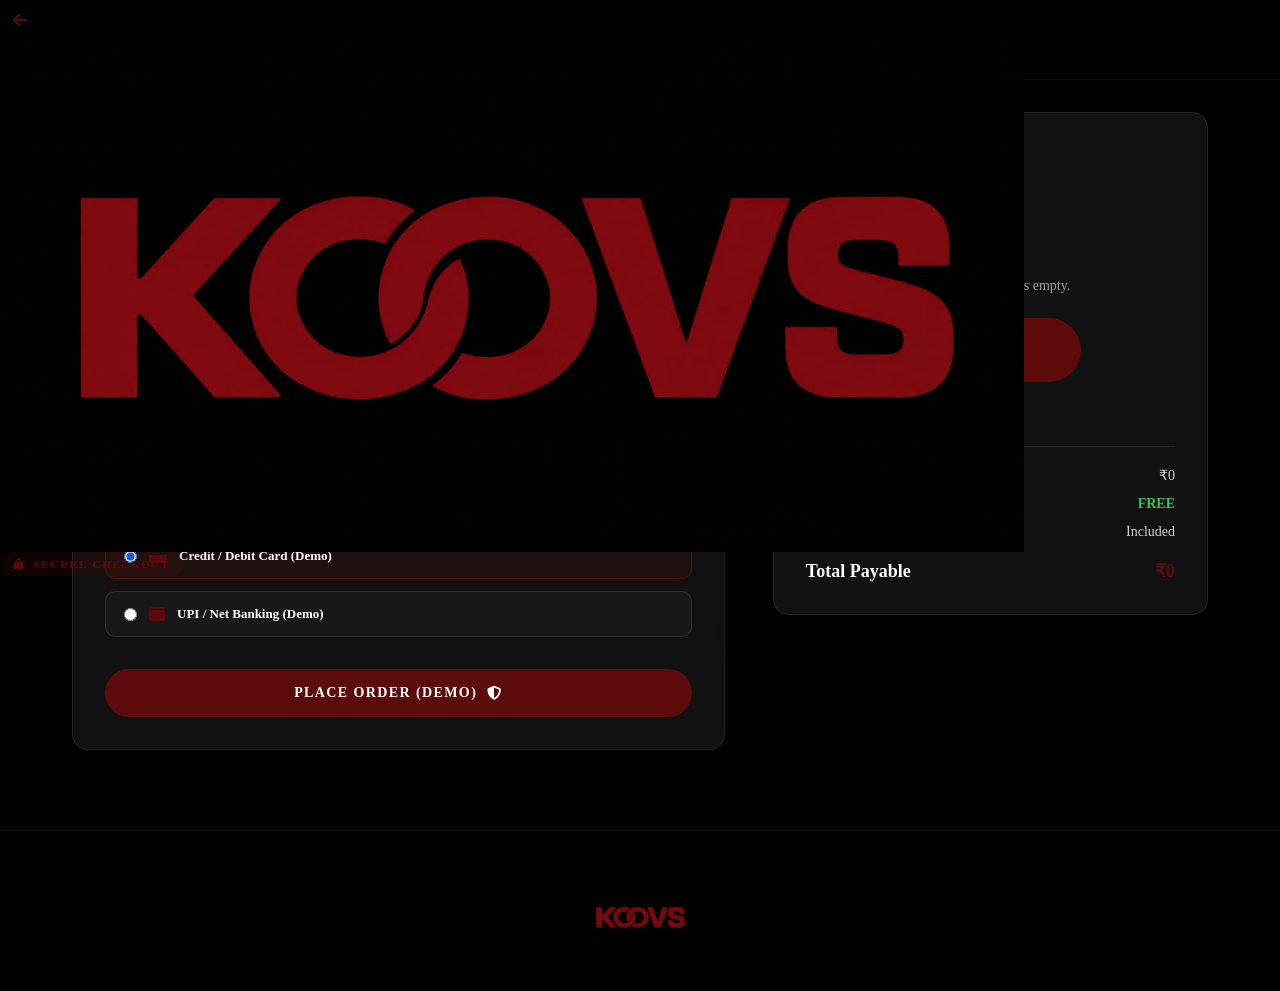
==== checkout.html @ ac9ead25 "feat: add dynamic live activity counter per product, dynamic vibe match score (75%-99%), and complet" ====
<!DOCTYPE html>
<html lang="en">
<head>
  <meta charset="UTF-8" />
  <meta name="viewport" content="width=device-width, initial-scale=1.0" />
  <title>Checkout | KOOVS Exclusive</title>
  <meta name="description" content="Complete your KOOVS order. High-street streetwear & limited drop collection." />

  <!-- Fonts & Icons -->
  <link rel="preconnect" href="https://fonts.googleapis.com" />
  <link rel="preconnect" href="https://fonts.gstatic.com" crossorigin />
  <link href="https://fonts.googleapis.com/css2?family=Plus+Jakarta+Sans:wght@300;400;500;600;700;800&display=swap" rel="stylesheet" />
  <link rel="stylesheet" href="https://cdnjs.cloudflare.com/ajax/libs/font-awesome/6.4.0/css/all.min.css" />
  <link rel="stylesheet" href="styles.css" />
</head>
<body class="checkout-page">

  <!-- HEADER -->
  <header class="header">
    <div class="header__left">
      <a href="index.html" class="header__icon-btn" aria-label="Back to Store">
        <i class="fa-solid fa-arrow-left"></i>
      </a>
    </div>
    
    <div class="header__center">
      <a href="index.html" aria-label="KOOVS Home">
        <img src="assets/images/koovs_official_logo.png" alt="KOOVS Official Logo" class="header__logo" />
      </a>
    </div>

    <div class="header__right">
      <span class="checkout-secure-tag"><i class="fa-solid fa-lock"></i> SECURE CHECKOUT</span>
    </div>
  </header>

  <!-- MAIN CHECKOUT LAYOUT -->
  <main class="checkout-main">
    <div class="checkout-container">
      
      <!-- LEFT: SHIPPING & DEMO PAYMENT -->
      <section class="checkout-section checkout-form-section">
        <h2 class="checkout-section__title">Shipping Address</h2>
        <form class="checkout-form" id="checkoutForm" onsubmit="return false;">
          <div class="form-row">
            <div class="form-group">
              <label for="fullName">Full Name</label>
              <input type="text" id="fullName" placeholder="e.g. Aarav Sharma" required value="Alex Mercer" />
            </div>
            <div class="form-group">
              <label for="emailAddr">Email Address</label>
              <input type="email" id="emailAddr" placeholder="alex@koovs.in" required value="alex.mercer@koovs.in" />
            </div>
          </div>

          <div class="form-group">
            <label for="streetAddr">Street Address</label>
            <input type="text" id="streetAddr" placeholder="House No., Street Name, Area" required value="100 Feet Road, Indiranagar" />
          </div>

          <div class="form-row">
            <div class="form-group">
              <label for="cityName">City</label>
              <input type="text" id="cityName" placeholder="Bengaluru" required value="Bengaluru" />
            </div>
            <div class="form-group">
              <label for="pincode">Pincode</label>
              <input type="text" id="pincode" placeholder="560038" required value="560038" />
            </div>
          </div>

          <h2 class="checkout-section__title" style="margin-top: 32px;">Payment Method</h2>
          <div class="payment-options">
            <label class="payment-card active">
              <input type="radio" name="paymentMethod" checked />
              <i class="fa-solid fa-credit-card"></i>
              <span>Credit / Debit Card (Demo)</span>
            </label>
            <label class="payment-card">
              <input type="radio" name="paymentMethod" />
              <i class="fa-solid fa-wallet"></i>
              <span>UPI / Net Banking (Demo)</span>
            </label>
          </div>

          <button type="submit" class="place-order-btn" id="placeOrderBtn">
            <span>PLACE ORDER (DEMO)</span>
            <i class="fa-solid fa-shield-halved"></i>
          </button>
        </form>
      </section>

      <!-- RIGHT: ORDER SUMMARY -->
      <section class="checkout-section checkout-summary-section">
        <h2 class="checkout-section__title">Order Summary</h2>
        <div class="checkout-items-list" id="checkoutItemsList">
          <!-- Dynamic checkout items -->
        </div>

        <div class="checkout-totals">
          <div class="checkout-total-row">
            <span>Subtotal</span>
            <span id="checkoutSubtotal">₹0</span>
          </div>
          <div class="checkout-total-row">
            <span>Express Delivery</span>
            <span class="free-shipping">FREE</span>
          </div>
          <div class="checkout-total-row">
            <span>Estimated Taxes &amp; Duties</span>
            <span>Included</span>
          </div>
          <div class="checkout-total-row checkout-grand-total">
            <span>Total Payable</span>
            <span id="checkoutGrandTotal">₹0</span>
          </div>
        </div>
      </section>

    </div>
  </main>

  <!-- ORDER SUCCESS CONFIRMATION MODAL -->
  <div class="checkout-modal" id="orderSuccessModal" aria-hidden="true">
    <div class="checkout-modal__overlay"></div>
    <div class="checkout-modal__card">
      <div class="checkout-modal__icon">
        <i class="fa-solid fa-circle-check"></i>
      </div>
      <h2 class="checkout-modal__title font-milker">Demo Checkout Complete!</h2>
      <p class="checkout-modal__desc">
        Your demo order <strong id="demoOrderId">#KOOVS-84920</strong> has been placed successfully. No real payment was processed.
      </p>
      <div class="checkout-modal__badge">✅ ORDER CONFIRMED</div>
      <a href="index.html" class="checkout-modal__home-btn">
        <span>Back to Store</span>
        <i class="fa-solid fa-house"></i>
      </a>
    </div>
  </div>

  <footer class="inner-page-footer">
    <div class="inner-page-footer__container">
      <a href="index.html" aria-label="KOOVS Home">
        <img src="assets/images/koovs_official_logo.png" alt="KOOVS Official Logo" class="inner-page-footer__logo" />
      </a>
    </div>
  </footer>

  <script src="app.js"></script>
</body>
</html>
---- styles.css ----
/* ============================================================
   KOOVS — DARK EDITORIAL LANDING PAGE (REFINED EVERYDAY APPAREL)
   Design Direction:
   - Primary Accent: Official Brand Red (#5C0B0A)
   - Deep Black (#000000) & Dark Charcoal (#111111)
   - 60% Screen Hero Banner with Apple-style Slide-In Animation from Left
   - Thin Horizontal Category Bar directly below Hero Banner
   - 3D Infinite Circular Rotating Carousel Showcase
   - Strict Right-Aligned Header Icons (Logo Left | AR, Search, Menu, Cart Right)
   ============================================================ */

/* ----------------------------------------------------------
   DESIGN TOKENS
   ---------------------------------------------------------- */
:root {
  --color-black:        #000000;
  --color-charcoal:     #111111;
  --color-dark-card:    #151518;
  --color-dark-glass:   rgba(17, 17, 17, 0.88);
  
  /* OFFICIAL BRAND RED ACCENT (#5C0B0A) */
  --color-accent-red:   #5C0B0A;
  --color-accent-hover: #7A100F;
  --color-accent-dim:   rgba(92, 11, 10, 0.18);
  --color-accent-glow:  rgba(92, 11, 10, 0.45);

  --color-white:        #FFFFFF;
  --color-gray-300:     #D1D1D6;
  --color-gray-400:     #A0A0A0;
  --color-gray-700:     #2C2C2E;

  --font-milker:        'Milker', 'Syne', 'Bebas Neue', sans-serif;
  --font-sans:          'Inter', 'Helvetica Neue', system-ui, sans-serif;

  --header-height:      80px;
  --radius-card:        16px;
  --radius-pill:        999px;

  --ease-editorial:     cubic-bezier(0.16, 1, 0.3, 1);
  --transition-fast:    0.22s var(--ease-editorial);
  --transition-smooth:  0.4s var(--ease-editorial);
}

/* ----------------------------------------------------------
   RESET & BASE STYLES
   ---------------------------------------------------------- */
*, *::before, *::after {
  box-sizing: border-box;
  margin: 0;
  padding: 0;
}

html, body {
  width: 100%;
  margin: 0;
  padding: 0;
  overflow-x: hidden;
}

body.dark-theme {
  background-color: var(--color-black);
  color: var(--color-white);
  font-family: var(--font-sans);
  font-size: 15px;
  -webkit-font-smoothing: antialiased;
  -moz-osx-font-smoothing: grayscale;
}

img {
  display: block;
  max-width: 100%;
  height: auto;
}

a {
  color: inherit;
  text-decoration: none;
}

button {
  cursor: pointer;
  border: none;
  background: none;
  font-family: inherit;
  color: inherit;
}

/* HEADINGS IN OFFICIAL ACCENT #5C0B0A */
.font-milker,
h1, h2, h3,
.pdp-title,
.product-card__name,
.spotlight-title,
.gender-card__title,
.ea-hero-banner__title,
.collection-hero__title {
  font-family: var(--font-milker);
  font-weight: 800;
  letter-spacing: -0.01em;
  text-transform: uppercase;
  color: var(--color-accent-red);
}

/* ----------------------------------------------------------
   HEADER NAVIGATION (STRICT RIGHT ALIGNMENT)
   LEFT: Brand Logo
   RIGHT: AR Try On | Search | Menu | Cart
   ---------------------------------------------------------- */
.header {
  position: fixed;
  top: 0;
  left: 0;
  width: 100%;
  height: var(--header-height);
  background-color: rgba(0, 0, 0, 0.9);
  backdrop-filter: blur(16px);
  -webkit-backdrop-filter: blur(16px);
  z-index: 100;
  border-bottom: 1px solid rgba(255, 255, 255, 0.06);
  transition: background-color var(--transition-smooth), border-color var(--transition-smooth);
}

.header.scrolled {
  background-color: rgba(0, 0, 0, 0.98);
  border-bottom-color: rgba(92, 11, 10, 0.35);
}

.header__inner {
  position: relative;
  max-width: 1600px;
  height: 100%;
  margin: 0 auto;
  padding: 0 48px;
  display: flex;
  align-items: center;
  justify-space: space-between;
}

/* LEFT: MENU BUTTON (☰ Menu) */
.header__left {
  display: flex;
  align-items: center;
}

.header__menu-pill {
  display: inline-flex;
  align-items: center;
  gap: 8px;
  padding: 7px 16px;
  color: var(--color-accent-red);
  font-size: 13px;
  font-weight: 600;
  letter-spacing: 0.05em;
  text-transform: uppercase;
  border-radius: var(--radius-pill);
  background-color: transparent;
  transition: all var(--transition-fast);
}

.header__menu-pill:hover {
  background-color: var(--color-accent-dim);
  transform: translateY(-1px);
}

/* CENTER: BRAND LOGO (PERFECTLY CENTERED ON SCREEN) */
.header__logo-link {
  display: flex;
  align-items: center;
  height: 100%;
}

.header__logo-link--centered {
  position: absolute;
  left: 50%;
  top: 50%;
  transform: translate(-50%, -50%);
  display: flex;
  align-items: center;
}

.header__logo-img {
  height: 58px;
  width: auto;
  object-fit: contain;
  transition: transform var(--transition-fast);
}

.header__logo-link:hover .header__logo-img {
  transform: scale(1.03);
}

/* RIGHT ALIGNED ICONS CONTAINER */
.header__actions {
  display: flex;
  align-items: center;
  gap: 18px;
  margin-left: auto;
}

/* AR Try-On Quick Access Pill Button */
.nav-ar-btn {
  display: inline-flex;
  align-items: center;
  gap: 8px;
  padding: 7px 16px;
  background-color: var(--color-accent-dim);
  border: 1.5px solid var(--color-accent-red);
  border-radius: var(--radius-pill);
  color: var(--color-accent-red);
  font-size: 12px;
  font-weight: 700;
  letter-spacing: 0.05em;
  text-transform: uppercase;
  transition: all var(--transition-fast);
}

.nav-ar-btn:hover {
  background-color: var(--color-accent-red);
  border-color: var(--color-accent-red);
  color: var(--color-white);
  transform: translateY(-1px);
  box-shadow: 0 4px 14px var(--color-accent-glow);
}

.nav-ar-btn__icon {
  color: var(--color-accent-red);
}

.nav-ar-btn:hover .nav-ar-btn__icon {
  color: var(--color-white);
}

.header__icon-btn {
  position: relative;
  display: inline-flex;
  align-items: center;
  justify-content: center;
  width: 40px;
  height: 40px;
  border-radius: 50%;
  color: var(--color-accent-red);
  transition: color var(--transition-fast), transform var(--transition-fast), background-color var(--transition-fast);
}

.header__icon-btn:hover {
  color: var(--color-accent-red);
  transform: translateY(-2px);
  background-color: var(--color-accent-dim);
}

.header__cart-badge {
  position: absolute;
  top: 4px;
  right: 4px;
  background-color: var(--color-accent-red);
  color: var(--color-white);
  font-size: 10px;
  font-weight: 700;
  width: 16px;
  height: 16px;
  border-radius: 50%;
  display: flex;
  align-items: center;
  justify-content: center;
}

/* ----------------------------------------------------------
   MOBILE MENU DRAWER
   ---------------------------------------------------------- */
.menu-drawer {
  position: fixed;
  inset: 0;
  z-index: 200;
  visibility: hidden;
  opacity: 0;
  transition: visibility 0.4s, opacity 0.4s var(--ease-editorial);
}

.menu-drawer.open {
  visibility: visible;
  opacity: 1;
}

.menu-drawer__overlay {
  position: absolute;
  inset: 0;
  background-color: rgba(0, 0, 0, 0.85);
  backdrop-filter: blur(8px);
}

.menu-drawer__content {
  position: absolute;
  top: 0;
  left: 0;
  right: auto;
  width: 100%;
  max-width: 400px;
  height: 100%;
  background-color: var(--color-charcoal);
  border-right: 1px solid rgba(255, 255, 255, 0.08);
  padding: 40px;
  display: flex;
  flex-direction: column;
  justify-space: space-between;
  transform: translateX(-100%);
  transition: transform 0.4s var(--ease-editorial);
}

.menu-drawer.open .menu-drawer__content {
  transform: translateX(0);
}

.menu-drawer__header {
  display: flex;
  align-items: center;
  justify-space: space-between;
}

.menu-drawer__logo {
  height: 38px;
  width: auto;
  object-fit: contain;
}

.menu-drawer__close {
  font-size: 24px;
  color: var(--color-white);
  transition: color var(--transition-fast);
}

.menu-drawer__close:hover {
  color: var(--color-accent-red);
}

.menu-drawer__settings-link {
  display: flex;
  align-items: center;
  gap: 10px;
  font-size: 13px;
  font-weight: 600;
  letter-spacing: 0.08em;
  text-transform: uppercase;
  color: var(--color-gray-300);
  padding: 12px 0 8px;
  margin-bottom: 8px;
  border-top: 1px solid rgba(255, 255, 255, 0.08);
  transition: color var(--transition-fast);
}

.menu-drawer__settings-link i {
  color: var(--color-accent-red);
  font-size: 15px;
}

.menu-drawer__settings-link:hover {
  color: var(--color-accent-red);
}

.menu-drawer__links {
  display: flex;
  flex-direction: column;
  gap: 24px;
  margin: 40px 0;
}

.menu-drawer__link {
  font-family: var(--font-milker);
  font-size: 26px;
  font-weight: 800;
  color: var(--color-white);
  text-transform: uppercase;
  transition: color var(--transition-fast), transform var(--transition-fast);
}

.menu-drawer__link:hover,
.menu-drawer__link.active {
  color: var(--color-accent-red);
  transform: translateX(8px);
}

.menu-drawer__footer {
  border-top: 1px solid rgba(255, 255, 255, 0.08);
  padding-top: 20px;
}

.menu-drawer__brand-tag {
  font-size: 11px;
  font-weight: 700;
  letter-spacing: 0.25em;
  color: var(--color-gray-400);
}

/* ----------------------------------------------------------
   HOMEPAGE HERO SECTION
   ---------------------------------------------------------- */
.hero {
  position: relative;
  width: 100%;
  height: 100vh;
  min-height: 680px;
  padding-top: var(--header-height);
  display: flex;
  align-items: center;
  justify-content: center;
  overflow: hidden;
  background-color: var(--color-black);
}

.hero__bg-container {
  position: absolute;
  inset: 0;
  width: 100%;
  height: 100%;
  z-index: 1;
}

.hero__bg-img {
  width: 100%;
  height: 100%;
  object-fit: cover;
  object-position: center;
}

.hero__bg-overlay {
  position: absolute;
  inset: 0;
  background: radial-gradient(circle at center, rgba(0,0,0,0.25) 0%, rgba(0,0,0,0.75) 100%);
  pointer-events: none;
}

.hero__container {
  position: relative;
  z-index: 2;
  width: 100%;
  max-width: 1380px;
  height: calc(100vh - var(--header-height));
  margin: 0 auto;
  padding: 24px 48px;
  display: flex;
  align-items: center;
  justify-content: center;
}

.hero__cards-grid {
  display: grid;
  grid-template-columns: repeat(2, 1fr);
  gap: 36px;
  width: 100%;
  max-width: 1180px;
  align-items: center;
  perspective: 1200px;
}

.hero-card {
  position: relative;
  height: min(64vh, 520px);
  background: var(--color-dark-glass);
  backdrop-filter: blur(16px);
  -webkit-backdrop-filter: blur(16px);
  border-radius: var(--radius-card);
  border: 1px solid rgba(255, 255, 255, 0.08);
  box-shadow: 0 24px 60px rgba(0, 0, 0, 0.8), 0 0 25px var(--color-accent-glow);
  overflow: hidden;
  display: flex;
  flex-direction: column;
  transform-style: preserve-3d;
  will-change: transform;
  transition: box-shadow var(--transition-smooth), border-color var(--transition-smooth);
}

.hero-card:hover {
  border-color: var(--color-accent-red);
  box-shadow: 0 36px 90px rgba(0, 0, 0, 0.95), 0 0 45px var(--color-accent-glow);
}

.hero-card__image-wrap {
  position: relative;
  width: 100%;
  height: 58%;
  overflow: hidden;
  background-color: var(--color-black);
}

.hero-card__img {
  width: 100%;
  height: 100%;
  object-fit: cover;
  object-position: 85% 15%;
  transition: transform 0.7s var(--ease-editorial);
}

.hero-card__img--everyday {
  object-position: center top;
}

.hero-card:hover .hero-card__img {
  transform: scale(1.05);
}

.hero-card__img-overlay {
  position: absolute;
  inset: 0;
  background: linear-gradient(180deg, rgba(0,0,0,0) 30%, rgba(17,17,17,0.95) 100%);
  pointer-events: none;
}

.hero-card__content {
  padding: 24px 32px 28px;
  display: flex;
  flex-direction: column;
  justify-space: space-between;
  height: 44%;
  background-color: transparent;
}

.hero-card__category {
  font-size: 11px;
  font-weight: 700;
  letter-spacing: 0.2em;
  color: var(--color-white);
  opacity: 0.9;
  text-transform: uppercase;
  margin-bottom: 4px;
}

.hero-card__title {
  font-size: clamp(28px, 2.5vh, 36px);
  line-height: 1.05;
  color: var(--color-accent-red);
  margin-bottom: 6px;
}

.hero-card__desc {
  font-size: 14px;
  line-height: 1.4;
  color: var(--color-white);
  opacity: 0.95;
  margin-bottom: 16px;
}

.hero-btn {
  display: inline-flex;
  align-items: center;
  gap: 10px;
  padding: 10px 24px;
  background-color: var(--color-accent-dim);
  border: 1.5px solid var(--color-accent-red);
  border-radius: var(--radius-pill);
  color: var(--color-white);
  font-size: 13px;
  font-weight: 600;
  letter-spacing: 0.08em;
  text-transform: uppercase;
  align-self: flex-start;
  transition: background-color var(--transition-fast), border-color var(--transition-fast), color var(--transition-fast), transform var(--transition-fast), box-shadow var(--transition-fast);
}

.hero-btn__arrow {
  transition: transform var(--transition-fast);
}

.hero-btn:hover {
  background-color: var(--color-accent-red);
  border-color: var(--color-accent-red);
  color: var(--color-white);
  transform: translateY(-2px);
  box-shadow: 0 6px 20px var(--color-accent-glow);
}

.hero-btn:hover .hero-btn__arrow {
  transform: translateX(4px);
}

/* ----------------------------------------------------------
   EVERYDAY APPAREL — REFINED SLIDING HERO BANNER (TOP 60% SCREEN)
   ---------------------------------------------------------- */
.collection-page {
  padding-top: var(--header-height);
  background-color: var(--color-black);
}

.ea-gender-selection {
  width: 100%;
}

.gender-container {
  display: grid;
  grid-template-columns: repeat(2, 1fr);
  gap: 40px;
  max-width: 1300px;
  margin: 0 auto;
  min-height: 60vh;
  padding: 0 48px 60px;
}

.gender-card {
  position: relative;
  border-radius: var(--radius-card);
  overflow: hidden;
  border: 1.5px solid rgba(255, 255, 255, 0.08);
  box-shadow: 0 24px 60px rgba(0, 0, 0, 0.8), 0 0 25px var(--color-accent-glow);
  cursor: pointer;
  display: flex;
  flex-direction: column;
  justify-content: flex-end;
  min-height: 500px;
  transition: transform var(--transition-smooth), border-color var(--transition-smooth), box-shadow var(--transition-smooth);
}

.gender-card:hover {
  transform: translateY(-10px) scale(1.015);
  border-color: var(--color-accent-red);
  box-shadow: 0 32px 80px rgba(0, 0, 0, 0.9), 0 0 45px var(--color-accent-glow);
}

.gender-card__bg {
  position: absolute;
  inset: 0;
  width: 100%;
  height: 100%;
  z-index: 1;
}

.gender-card__img {
  width: 100%;
  height: 100%;
  object-fit: cover;
  object-position: center 15%;
  transition: transform 0.8s var(--ease-editorial);
}

.gender-card:hover .gender-card__img {
  transform: scale(1.06);
}

.gender-card__overlay {
  position: absolute;
  inset: 0;
  background: linear-gradient(180deg, rgba(0,0,0,0.1) 0%, rgba(0,0,0,0.4) 50%, rgba(10,10,12,0.95) 100%);
}

.gender-card__content {
  position: relative;
  z-index: 2;
  padding: 40px;
  display: flex;
  flex-direction: column;
  align-items: flex-start;
  gap: 8px;
}

.gender-card__tag {
  font-size: 11px;
  font-weight: 700;
  letter-spacing: 0.2em;
  color: var(--color-white);
  opacity: 0.9;
}

.gender-card__title {
  font-size: clamp(48px, 5vw, 64px);
  line-height: 1;
  color: var(--color-accent-red);
  margin-bottom: 4px;
}

.gender-card__desc {
  font-size: 15px;
  color: var(--color-white);
  opacity: 0.95;
  margin-bottom: 16px;
  max-width: 400px;
}

/* ----------------------------------------------------------
   60% HERO SLIDING BANNER (SLIDES IN SMOOTHLY FROM LEFT)
   ---------------------------------------------------------- */
.ea-showcase-view {
  width: 100%;
}

.ea-hero-banner {
  position: relative;
  width: 100%;
  height: min(65vh, 540px);
  min-height: 420px;
  overflow: hidden;
  background-color: var(--color-black);
  animation: slideInLeft 0.8s cubic-bezier(0.16, 1, 0.3, 1) forwards;
}

@keyframes slideInLeft {
  from {
    opacity: 0;
    transform: translateX(-100%);
  }
  to {
    opacity: 1;
    transform: translateX(0);
  }
}

.ea-hero-banner__bg {
  position: absolute;
  inset: 0;
  width: 100%;
  height: 100%;
  z-index: 1;
}

.ea-hero-banner__img {
  width: 100%;
  height: 100%;
  object-fit: cover;
  object-position: right 15%;
  transition: transform 1.2s var(--ease-editorial);
}

.ea-hero-banner__overlay {
  position: absolute;
  inset: 0;
  background: linear-gradient(90deg, rgba(0,0,0,0.85) 0%, rgba(0,0,0,0.4) 50%, rgba(0,0,0,0.2) 100%);
}

.ea-hero-banner__content {
  position: relative;
  z-index: 2;
  height: 100%;
  max-width: 1400px;
  margin: 0 auto;
  padding: 40px 48px;
  display: flex;
  flex-direction: column;
  justify-content: flex-end;
  align-items: flex-start;
}

.ea-switch-gender-btn {
  position: absolute;
  top: 32px;
  left: 48px;
  display: inline-flex;
  align-items: center;
  gap: 10px;
  padding: 8px 20px;
  border-radius: var(--radius-pill);
  border: 1.5px solid var(--color-accent-red);
  background-color: rgba(18, 18, 22, 0.85);
  backdrop-filter: blur(8px);
  color: var(--color-white);
  font-size: 12px;
  font-weight: 600;
  letter-spacing: 0.05em;
  text-transform: uppercase;
  transition: all var(--transition-fast);
}

.ea-switch-gender-btn:hover {
  background-color: var(--color-accent-red);
  color: var(--color-white);
  transform: translateY(-2px);
  box-shadow: 0 6px 18px var(--color-accent-glow);
}

.ea-hero-banner__tag {
  font-size: 11px;
  font-weight: 700;
  letter-spacing: 0.25em;
  color: var(--color-accent-red);
  margin-bottom: 6px;
}

.ea-hero-banner__title {
  font-size: clamp(36px, 4.5vw, 56px);
  line-height: 1.05;
  color: var(--color-accent-red);
  margin-bottom: 10px;
}

.ea-hero-banner__desc {
  font-size: 16px;
  line-height: 1.5;
  color: var(--color-white);
  max-width: 540px;
}

/* ----------------------------------------------------------
   THIN MINIMAL HORIZONTAL CATEGORY BAR
   ---------------------------------------------------------- */
.thin-category-bar {
  position: sticky;
  top: var(--header-height);
  z-index: 90;
  background-color: rgba(10, 10, 12, 0.95);
  backdrop-filter: blur(14px);
  border-bottom: 1px solid rgba(255, 255, 255, 0.08);
  padding: 12px 0;
}

.thin-category-bar__scroll {
  display: flex;
  align-items: center;
  gap: 10px;
  max-width: 1600px;
  margin: 0 auto;
  padding: 0 48px;
  overflow-x: auto;
  scrollbar-width: none;
}

.thin-category-bar__scroll::-webkit-scrollbar {
  display: none;
}

.thin-category-btn {
  white-space: nowrap;
  padding: 7px 18px;
  border-radius: var(--radius-pill);
  border: 1px solid rgba(255, 255, 255, 0.12);
  background-color: rgba(255, 255, 255, 0.03);
  color: var(--color-gray-300);
  font-size: 13px;
  font-weight: 500;
  transition: all var(--transition-fast);
}

.thin-category-btn:hover {
  border-color: var(--color-accent-red);
  color: var(--color-white);
  background-color: var(--color-accent-dim);
}

.thin-category-btn.active {
  background-color: var(--color-accent-red);
  border-color: var(--color-accent-red);
  color: var(--color-white);
  font-weight: 600;
  box-shadow: 0 4px 14px var(--color-accent-glow);
}

/* ----------------------------------------------------------
   CURATED COLLECTION SELECTOR (EXCLUSIVE DRIP)
   ---------------------------------------------------------- */
.collection-tabs-wrap {
  position: sticky;
  top: var(--header-height);
  z-index: 90;
  background-color: rgba(10, 10, 12, 0.95);
  backdrop-filter: blur(14px);
  border-bottom: 1px solid rgba(255, 255, 255, 0.08);
  padding: 14px 0;
}

.collection-tabs__scroll {
  display: flex;
  align-items: center;
  gap: 12px;
  max-width: 1600px;
  margin: 0 auto;
  padding: 0 48px;
  overflow-x: auto;
  scrollbar-width: none;
}

.collection-tabs__scroll::-webkit-scrollbar {
  display: none;
}

.collection-tab {
  white-space: nowrap;
  padding: 9px 22px;
  border-radius: var(--radius-pill);
  border: 1px solid rgba(255, 255, 255, 0.12);
  background-color: rgba(255, 255, 255, 0.03);
  color: var(--color-gray-300);
  font-size: 13px;
  font-weight: 500;
  letter-spacing: 0.03em;
  transition: all var(--transition-fast);
}

.collection-tab:hover {
  border-color: var(--color-accent-red);
  color: var(--color-white);
  background-color: var(--color-accent-dim);
  transform: translateY(-1px);
}

.collection-tab.active {
  background-color: var(--color-accent-red);
  border-color: var(--color-accent-red);
  color: var(--color-white);
  font-weight: 700;
  box-shadow: 0 4px 16px var(--color-accent-glow);
}

/* ----------------------------------------------------------
   3D INFINITE CIRCULAR CAROUSEL STAGE
   ---------------------------------------------------------- */
.carousel-section {
  position: relative;
  width: 100%;
  min-height: calc(100vh - var(--header-height) - 160px);
  padding: 20px 0 40px;
  display: flex;
  flex-direction: column;
  align-items: center;
  justify-content: space-between;
  overflow: hidden;
  user-select: none;
}

.carousel-instructions {
  text-align: center;
  margin-bottom: 16px;
  z-index: 5;
}

.carousel-hint-tag {
  display: inline-flex;
  align-items: center;
  gap: 8px;
  font-size: 10px;
  font-weight: 700;
  letter-spacing: 0.25em;
  color: var(--color-accent-red);
  margin-bottom: 4px;
}

.carousel-instructions p {
  font-size: 13px;
  color: var(--color-gray-400);
}

.circular-stage {
  position: relative;
  width: 100%;
  height: 460px;
  perspective: 1400px;
  perspective-origin: 50% 45%;
  display: flex;
  align-items: center;
  justify-content: center;
  cursor: grab;
}

.circular-stage:active {
  cursor: grabbing;
}

.circular-ring {
  position: absolute;
  width: 100%;
  height: 100%;
  transform-style: preserve-3d;
  display: flex;
  align-items: center;
  justify-content: center;
}

.circular-card {
  position: absolute;
  width: 290px;
  height: 410px;
  transform-style: preserve-3d;
  will-change: transform, opacity;
  transition: box-shadow 0.4s var(--ease-editorial), border-color 0.4s var(--ease-editorial);
}

.circular-card__inner {
  position: relative;
  width: 100%;
  height: 100%;
  background: var(--color-dark-glass);
  backdrop-filter: blur(14px);
  -webkit-backdrop-filter: blur(14px);
  border-radius: var(--radius-card);
  border: 1.5px solid rgba(255, 255, 255, 0.08);
  box-shadow: 0 20px 40px rgba(0, 0, 0, 0.8);
  overflow: hidden;
  display: flex;
  flex-direction: column;
  justify-space: space-between;
  padding: 20px;
  transition: all 0.4s var(--ease-editorial);
}

.circular-card.is-focused .circular-card__inner {
  border-color: var(--color-accent-red);
  box-shadow: 0 30px 70px rgba(0, 0, 0, 0.9), 0 0 35px var(--color-accent-glow);
  background: rgba(22, 22, 26, 0.95);
}

.circular-card__badge {
  position: absolute;
  top: 14px;
  left: 14px;
  background-color: var(--color-accent-red);
  color: var(--color-white);
  font-size: 9px;
  font-weight: 700;
  letter-spacing: 0.15em;
  padding: 4px 10px;
  border-radius: var(--radius-pill);
  z-index: 2;
}

.circular-card__placeholder {
  position: relative;
  width: 100%;
  height: 60%;
  background: radial-gradient(circle at center, #1e1e24 0%, #101013 100%);
  border-radius: 12px;
  display: flex;
  align-items: center;
  justify-content: center;
  overflow: hidden;
  margin-top: 10px;
}

.circular-card__watermark {
  position: absolute;
  font-family: var(--font-milker);
  font-size: 56px;
  font-weight: 900;
  color: rgba(255, 255, 255, 0.025);
  pointer-events: none;
}

.placeholder-tag {
  font-size: 9px;
  font-weight: 700;
  letter-spacing: 0.15em;
  color: var(--color-gray-400);
  margin-top: 8px;
  text-transform: uppercase;
  z-index: 2;
}

.circular-card__icon {
  font-size: 42px;
  color: var(--color-accent-red);
  z-index: 2;
  transition: transform 0.4s var(--ease-editorial);
}

.circular-card.is-focused .circular-card__icon {
  transform: scale(1.15);
}

.circular-card__content {
  display: flex;
  flex-direction: column;
  gap: 4px;
}

.circular-card__tag {
  font-size: 9px;
  font-weight: 700;
  letter-spacing: 0.18em;
  color: var(--color-accent-red);
}

.circular-card__title {
  font-size: 18px;
  line-height: 1.15;
  color: var(--color-accent-red);
}

.circular-card__price {
  font-size: 16px;
  font-weight: 800;
  color: var(--color-white);
}

.spotlight-bar {
  z-index: 10;
  width: 92%;
  max-width: 860px;
  background: rgba(18, 18, 22, 0.95);
  backdrop-filter: blur(16px);
  border: 1.5px solid var(--color-accent-red);
  border-radius: var(--radius-pill);
  padding: 18px 40px;
  display: flex;
  align-items: center;
  justify-content: space-between;
  gap: 24px;
  box-shadow: 0 20px 50px rgba(0,0,0,0.9), 0 0 30px var(--color-accent-glow);
  margin-top: 20px;
}

.spotlight-info {
  display: flex;
  flex-direction: column;
  gap: 4px;
  max-width: 60%;
}

.spotlight-tag {
  font-size: 10px;
  font-weight: 700;
  letter-spacing: 0.2em;
  color: var(--color-accent-red);
}

.spotlight-title {
  font-size: 22px;
  color: var(--color-accent-red);
  line-height: 1.1;
}

.spotlight-price {
  font-size: 16px;
  font-weight: 800;
  color: var(--color-white);
}

.spotlight-cta-btn {
  display: inline-flex;
  align-items: center;
  gap: 10px;
  padding: 12px 26px;
  background-color: var(--color-accent-red);
  border-radius: var(--radius-pill);
  color: var(--color-white);
  font-size: 13px;
  font-weight: 700;
  letter-spacing: 0.08em;
  text-transform: uppercase;
  white-space: nowrap;
  margin-left: auto;
  flex-shrink: 0;
  transition: all var(--transition-fast);
  box-shadow: 0 4px 14px var(--color-accent-glow);
}

.spotlight-cta-btn:hover {
  background-color: var(--color-accent-hover);
  transform: translateY(-2px);
  box-shadow: 0 8px 24px rgba(122, 16, 15, 0.6);
}

/* ----------------------------------------------------------
   PRODUCT DETAIL PAGE (PDP) STYLES
   ---------------------------------------------------------- */
.pdp-page {
  padding-top: var(--header-height);
  background-color: var(--color-black);
}

.pdp-main {
  padding: 40px 48px 80px;
  max-width: 1500px;
  margin: 0 auto;
}

.pdp-breadcrumb {
  display: flex;
  align-items: center;
  gap: 10px;
  font-size: 13px;
  color: var(--color-gray-400);
  margin-bottom: 36px;
}

.pdp-breadcrumb a:hover {
  color: var(--color-accent-red);
}

.pdp-breadcrumb span.active {
  color: var(--color-white);
}

.pdp-grid {
  display: grid;
  grid-template-columns: 1.1fr 1fr;
  gap: 56px;
  align-items: start;
}

.pdp-left {
  display: flex;
  flex-direction: column;
  gap: 20px;
}

.pdp-gallery-main {
  position: relative;
  width: 100%;
  aspect-ratio: 4 / 4.8;
  background: radial-gradient(circle at center, #1e1e24 0%, #101013 100%);
  border-radius: var(--radius-card);
  border: 1px solid rgba(255, 255, 255, 0.08);
  overflow: hidden;
  box-shadow: 0 20px 50px rgba(0, 0, 0, 0.8), 0 0 30px var(--color-accent-glow);
}

.pdp-badge {
  position: absolute;
  top: 20px;
  left: 20px;
  background-color: var(--color-accent-red);
  color: var(--color-white);
  font-size: 10px;
  font-weight: 700;
  letter-spacing: 0.2em;
  padding: 6px 14px;
  border-radius: var(--radius-pill);
  z-index: 5;
}

.pdp-main-placeholder {
  width: 100%;
  height: 100%;
  display: flex;
  align-items: center;
  justify-content: center;
  position: relative;
}

.pdp-watermark {
  position: absolute;
  font-family: var(--font-milker);
  font-size: 120px;
  font-weight: 900;
  color: rgba(255, 255, 255, 0.025);
  user-select: none;
}

.pdp-placeholder-icon {
  display: flex;
  flex-direction: column;
  align-items: center;
  gap: 12px;
  color: var(--color-accent-red);
  z-index: 2;
}

.pdp-placeholder-label {
  font-size: 12px;
  font-weight: 700;
  letter-spacing: 0.2em;
  color: var(--color-white);
  margin-top: 8px;
}

.pdp-thumbnails {
  display: grid;
  grid-template-columns: repeat(4, 1fr);
  gap: 14px;
}

.pdp-thumb {
  padding: 12px 8px;
  border-radius: 12px;
  background-color: var(--color-dark-card);
  border: 1px solid rgba(255, 255, 255, 0.08);
  color: var(--color-gray-400);
  display: flex;
  flex-direction: column;
  align-items: center;
  gap: 2px;
  transition: all var(--transition-fast);
}

.pdp-thumb span {
  font-size: 11px;
  font-weight: 700;
}

.pdp-thumb small {
  font-size: 10px;
  letter-spacing: 0.1em;
}

.pdp-thumb:hover,
.pdp-thumb.active {
  border-color: var(--color-accent-red);
  color: var(--color-white);
  background-color: var(--color-accent-dim);
}

.pdp-right {
  display: flex;
  flex-direction: column;
  gap: 28px;
}

.pdp-collection-tag {
  font-size: 11px;
  font-weight: 700;
  letter-spacing: 0.2em;
  color: var(--color-accent-red);
  text-transform: uppercase;
  margin-bottom: 6px;
  display: block;
}

.pdp-title {
  font-size: clamp(32px, 4vw, 44px);
  line-height: 1.05;
  color: var(--color-accent-red);
  margin-bottom: 12px;
}

.pdp-price-row {
  display: flex;
  align-items: baseline;
  gap: 16px;
}

.pdp-price {
  font-size: 28px;
  font-weight: 800;
  color: var(--color-white);
}

.pdp-tax-tag {
  font-size: 12px;
  color: var(--color-gray-400);
}

.pdp-desc {
  font-size: 15px;
  line-height: 1.6;
  color: var(--color-white);
  opacity: 0.95;
  padding-bottom: 16px;
  border-bottom: 1px solid rgba(255, 255, 255, 0.08);
}

.pdp-option-group {
  display: flex;
  flex-direction: column;
  gap: 12px;
}

.pdp-option-header {
  display: flex;
  align-items: center;
  justify-space: space-between;
}

.pdp-option-title {
  font-size: 12px;
  font-weight: 700;
  letter-spacing: 0.15em;
  color: var(--color-white);
}

.pdp-size-guide-btn {
  font-size: 12px;
  color: var(--color-accent-red);
  display: inline-flex;
  align-items: center;
  gap: 6px;
}

.pdp-size-pills {
  display: flex;
  gap: 12px;
}

.pdp-size-btn {
  width: 48px;
  height: 48px;
  border-radius: 10px;
  border: 1px solid rgba(255, 255, 255, 0.12);
  background-color: var(--color-dark-card);
  color: var(--color-white);
  font-size: 14px;
  font-weight: 700;
  transition: all var(--transition-fast);
}

.pdp-size-btn:hover,
.pdp-size-btn.active {
  border-color: var(--color-accent-red);
  background-color: var(--color-accent-red);
  color: var(--color-white);
  box-shadow: 0 4px 14px var(--color-accent-glow);
}

.pdp-qty-control {
  display: inline-flex;
  align-items: center;
  gap: 18px;
  padding: 8px 18px;
  border-radius: var(--radius-pill);
  border: 1px solid rgba(255, 255, 255, 0.12);
  background-color: var(--color-dark-card);
  width: fit-content;
}

.pdp-qty-btn {
  font-size: 18px;
  font-weight: 700;
  color: var(--color-white);
  width: 24px;
}

.pdp-qty-btn:hover {
  color: var(--color-accent-red);
}

.pdp-qty-val {
  font-size: 16px;
  font-weight: 700;
  color: var(--color-white);
}

.pdp-actions {
  display: grid;
  grid-template-columns: 1.2fr 1fr;
  gap: 16px;
  padding-top: 8px;
}

.pdp-btn-cart {
  display: inline-flex;
  align-items: center;
  justify-content: center;
  gap: 12px;
  padding: 16px 28px;
  border-radius: var(--radius-pill);
  background-color: var(--color-accent-red);
  border: 1.5px solid var(--color-accent-red);
  color: var(--color-white);
  font-size: 14px;
  font-weight: 700;
  letter-spacing: 0.08em;
  text-transform: uppercase;
  transition: all var(--transition-fast);
  box-shadow: 0 8px 24px var(--color-accent-glow);
}

.pdp-btn-cart:hover {
  background-color: var(--color-accent-hover);
  border-color: var(--color-accent-hover);
  transform: translateY(-2px);
  box-shadow: 0 12px 30px rgba(122, 16, 15, 0.6);
}

.pdp-btn-ar {
  display: inline-flex;
  align-items: center;
  justify-content: center;
  gap: 10px;
  padding: 16px 24px;
  border-radius: var(--radius-pill);
  background-color: transparent;
  border: 1.5px solid var(--color-accent-red);
  color: var(--color-white);
  font-size: 14px;
  font-weight: 700;
  letter-spacing: 0.08em;
  text-transform: uppercase;
  transition: all var(--transition-fast);
}

.pdp-btn-ar:hover {
  background-color: var(--color-accent-dim);
  color: var(--color-white);
  transform: translateY(-2px);
}

.pdp-specs {
  display: flex;
  flex-direction: column;
  gap: 16px;
  border-top: 1px solid rgba(255, 255, 255, 0.08);
  padding-top: 24px;
}

.pdp-spec-item {
  display: flex;
  flex-direction: column;
  gap: 4px;
}

.pdp-spec-label {
  font-size: 13px;
  font-weight: 700;
  color: var(--color-accent-red);
  display: flex;
  align-items: center;
  gap: 8px;
}

.pdp-spec-value {
  font-size: 13px;
  line-height: 1.5;
  color: var(--color-white);
  opacity: 0.9;
  padding-left: 22px;
}

/* ----------------------------------------------------------
   AR VIRTUAL FITTING ROOM MODAL (LIVE CAMERA ENGINE)
   ---------------------------------------------------------- */
.ar-modal {
  position: fixed;
  inset: 0;
  z-index: 300;
  visibility: hidden;
  opacity: 0;
  transition: visibility 0.4s, opacity 0.4s var(--ease-editorial);
  display: flex;
  align-items: center;
  justify-content: center;
}

.ar-modal.open {
  visibility: visible;
  opacity: 1;
}

.ar-modal__overlay {
  position: absolute;
  inset: 0;
  background-color: rgba(0, 0, 0, 0.85);
  backdrop-filter: blur(12px);
}

.ar-modal__container {
  position: relative;
  z-index: 2;
  width: 90%;
  max-width: 680px;
  background-color: var(--color-charcoal);
  border-radius: 20px;
  border: 1.5px solid var(--color-accent-red);
  box-shadow: 0 30px 80px rgba(0, 0, 0, 0.9), 0 0 50px var(--color-accent-glow);
  overflow: hidden;
  display: flex;
  flex-direction: column;
}

.ar-modal__header {
  padding: 20px 28px;
  background-color: rgba(0, 0, 0, 0.6);
  border-bottom: 1px solid rgba(255, 255, 255, 0.08);
  display: flex;
  align-items: center;
  justify-space: space-between;
}

.ar-modal__badge {
  font-size: 9px;
  font-weight: 700;
  letter-spacing: 0.2em;
  color: var(--color-accent-red);
}

.ar-modal__title {
  font-size: 22px;
  color: var(--color-accent-red);
}

.ar-modal__close {
  font-size: 22px;
  color: var(--color-white);
  transition: color var(--transition-fast);
}

.ar-modal__close:hover {
  color: var(--color-accent-red);
}

.ar-modal__viewport {
  position: relative;
  width: 100%;
  aspect-ratio: 4 / 4.8;
  background-color: var(--color-black);
  overflow: hidden;
  display: flex;
  align-items: center;
  justify-content: center;
}

.ar-modal__video {
  width: 100%;
  height: 100%;
  object-fit: cover;
}

.ar-modal__reticle {
  position: absolute;
  inset: 15%;
  border: 1px dashed rgba(92, 11, 10, 0.6);
  border-radius: 16px;
  display: flex;
  flex-direction: column;
  align-items: center;
  justify-space: space-between;
  padding: 16px;
  pointer-events: none;
}

.ar-modal__reticle-frame {
  width: 100%;
  height: 100%;
  box-shadow: 0 0 0 2000px rgba(0, 0, 0, 0.35);
  border-radius: 12px;
}

.ar-modal__reticle-scanline {
  position: absolute;
  top: 0;
  left: 0;
  width: 100%;
  height: 2px;
  background-color: var(--color-accent-red);
  box-shadow: 0 0 10px var(--color-accent-red);
  animation: scanAnim 3s linear infinite;
}

@keyframes scanAnim {
  0% { top: 0; }
  50% { top: 100%; }
  100% { top: 0; }
}

.ar-modal__reticle-text {
  font-size: 10px;
  font-weight: 700;
  letter-spacing: 0.2em;
  color: var(--color-accent-red);
  background-color: rgba(0, 0, 0, 0.8);
  padding: 4px 12px;
  border-radius: var(--radius-pill);
}

.ar-modal__prompt {
  position: absolute;
  display: flex;
  flex-direction: column;
  align-items: center;
  gap: 12px;
  color: var(--color-white);
  text-align: center;
  padding: 24px;
}

.ar-modal__prompt i {
  font-size: 36px;
  color: var(--color-accent-red);
}

.ar-modal__prompt-sub {
  font-size: 12px;
  color: var(--color-gray-400);
}

.ar-modal__controls {
  padding: 16px 28px;
  background-color: rgba(0, 0, 0, 0.8);
  display: flex;
  align-items: center;
  justify-space: space-between;
  gap: 16px;
}

.ar-modal__btn {
  display: inline-flex;
  align-items: center;
  gap: 8px;
  padding: 10px 20px;
  border-radius: var(--radius-pill);
  border: 1px solid rgba(255, 255, 255, 0.15);
  color: var(--color-white);
  font-size: 12px;
  font-weight: 600;
  transition: all var(--transition-fast);
}

.ar-modal__btn:hover {
  border-color: var(--color-accent-red);
  color: var(--color-accent-red);
}

.ar-modal__btn--capture {
  background-color: var(--color-accent-red);
  border-color: var(--color-accent-red);
  color: var(--color-white);
}

.ar-modal__btn--capture:hover {
  background-color: var(--color-accent-hover);
  color: var(--color-white);
}

/* ----------------------------------------------------------
   RESPONSIVE DESIGN
   ---------------------------------------------------------- */
@media (max-width: 1024px) {
  .gender-container {
    grid-template-columns: 1fr;
    gap: 24px;
  }
  
  .gender-card {
    min-height: 380px;
  }

  .ea-hero-banner {
    height: 55vh;
    min-height: 380px;
  }

  .ea-hero-banner__img {
    object-position: right 15%;
  }

  .spotlight-bar {
    width: 95%;
    padding: 12px 24px;
  }
}

@media (max-width: 768px) {
  .header__inner {
    padding: 0 20px;
  }

  .nav-ar-btn span {
    display: none;
  }

  .nav-ar-btn {
    padding: 7px 10px;
  }

  .ea-hero-banner {
    height: 50vh;
    min-height: 340px;
  }

  .ea-hero-banner__img {
    object-position: 80% 10%;
  }

  .ea-hero-banner__content {
    padding: 24px;
  }

  .ea-switch-gender-btn {
    top: 20px;
    left: 24px;
  }

  .thin-category-bar__scroll {
    padding: 0 20px;
  }

  .spotlight-bar {
    flex-direction: column;
    gap: 12px;
    align-items: center;
    text-align: center;
    border-radius: 20px;
  }

  .circular-card {
    width: 240px;
    height: 350px;
  }

  .pdp-grid {
    grid-template-columns: 1fr;
    gap: 36px;
  }

  .pdp-main {
    padding: 24px 20px 60px;
  }

  .pdp-actions {
    grid-template-columns: 1fr;
  }
}

/* ----------------------------------------------------------
   1. SCROLLING BRAND ANNOUNCEMENT MARQUEE TICKER
   ---------------------------------------------------------- */
.brand-ticker-bar {
  position: relative;
  width: 100%;
  height: 38px;
  background-color: var(--color-black);
  border-bottom: 1px solid rgba(255, 255, 255, 0.08);
  margin-top: var(--header-height);
  z-index: 80;
  overflow: hidden;
  display: flex;
  align-items: center;
}

.brand-ticker__track {
  display: flex;
  align-items: center;
  white-space: nowrap;
  animation: marqueeScroll 26s linear infinite;
}

.brand-ticker-bar:hover .brand-ticker__track {
  animation-play-state: paused;
}

.brand-ticker__text {
  font-family: var(--font-milker);
  font-size: 13px;
  font-weight: 700;
  letter-spacing: 0.2em;
  color: var(--color-accent-red);
  padding: 0 12px;
}

@keyframes marqueeScroll {
  0% { transform: translateX(0); }
  100% { transform: translateX(-50%); }
}

/* Override Hero padding top when ticker is active */
.has-ticker .hero {
  padding-top: 0;
  height: calc(100vh - var(--header-height) - 68px);
}

/* ----------------------------------------------------------
   2. FLOATING BRAND TAGLINE STATEMENT ("TOO ODD TO IGNORE.")
   ---------------------------------------------------------- */
.floating-tagline {
  width: 100%;
  margin: 22px 0 10px;
  padding: 0;
  display: flex;
  align-items: center;
  justify-content: center;
  background: transparent !important;
  border: none !important;
  box-shadow: none !important;
  position: relative;
  z-index: 75;
}

.floating-tagline__text {
  font-family: var(--font-milker);
  font-size: clamp(18px, 2.4vw, 27px);
  font-weight: 800;
  letter-spacing: 0.18em;
  color: var(--color-accent-red);
  text-align: center;
  text-transform: uppercase;
  margin: 0;
  padding: 0;
  background: transparent !important;
  opacity: 0;
  transform: translateY(6px);
  animation: fadeUpTagline 0.8s cubic-bezier(0.16, 1, 0.3, 1) 0.1s forwards;
}

@keyframes fadeUpTagline {
  0% {
    opacity: 0;
    transform: translateY(8px);
  }
  100% {
    opacity: 1;
    transform: translateY(0);
  }
}

/* ----------------------------------------------------------
   3. "REGISTER FOR OUR NEXT DROP" SUBSCRIPTION SECTION
   ---------------------------------------------------------- */
.subscribe-section {
  padding: 90px 48px;
  background-color: var(--color-black);
  border-top: 1px solid rgba(255, 255, 255, 0.08);
  text-align: center;
}

.subscribe-container {
  max-width: 640px;
  margin: 0 auto;
  display: flex;
  flex-direction: column;
  align-items: center;
  gap: 16px;
}

.subscribe-title {
  font-size: clamp(28px, 3.5vw, 40px);
  color: var(--color-accent-red);
  line-height: 1.1;
}

.subscribe-subtitle {
  font-size: 15px;
  color: var(--color-gray-300);
  margin-bottom: 12px;
  line-height: 1.5;
}

.subscribe-form {
  display: flex;
  align-items: center;
  gap: 12px;
  width: 100%;
  max-width: 520px;
}

.subscribe-input {
  flex: 1;
  padding: 14px 22px;
  border-radius: var(--radius-pill);
  border: 1.5px solid rgba(255, 255, 255, 0.15);
  background-color: var(--color-dark-card);
  color: var(--color-white);
  font-size: 14px;
  outline: none;
  transition: border-color var(--transition-fast);
}

.subscribe-input:focus {
  border-color: var(--color-accent-red);
}

.subscribe-btn {
  padding: 14px 28px;
  border-radius: var(--radius-pill);
  background-color: var(--color-accent-red);
  border: 1.5px solid var(--color-accent-red);
  color: var(--color-white);
  font-size: 13px;
  font-weight: 700;
  letter-spacing: 0.08em;
  text-transform: uppercase;
  white-space: nowrap;
  transition: all var(--transition-fast);
  box-shadow: 0 4px 14px var(--color-accent-glow);
}

.subscribe-btn:hover {
  background-color: var(--color-accent-hover);
  border-color: var(--color-accent-hover);
  transform: translateY(-2px);
  box-shadow: 0 8px 24px rgba(122, 16, 15, 0.6);
}

/* ----------------------------------------------------------
   4. MINIMALIST FOOTER
   ---------------------------------------------------------- */
.footer {
  background-color: #08080a;
  border-top: 1px solid rgba(255, 255, 255, 0.06);
  padding: 60px 48px 40px;
  color: var(--color-gray-400);
}

.footer-inner {
  max-width: 1380px;
  margin: 0 auto;
  display: grid;
  grid-template-columns: 1.5fr 1.2fr 1fr;
  gap: 48px;
}

.footer-brand {
  display: flex;
  flex-direction: column;
  gap: 14px;
}

.footer-brand-logo {
  height: 38px;
  width: auto;
  object-fit: contain;
}

.footer-tagline {
  font-size: 13px;
  line-height: 1.5;
  color: var(--color-gray-400);
  max-width: 320px;
}

.footer-block-title {
  font-size: 11px;
  font-weight: 700;
  letter-spacing: 0.2em;
  color: var(--color-accent-red);
  text-transform: uppercase;
  margin-bottom: 14px;
}

.footer-text {
  font-size: 14px;
  line-height: 1.6;
  color: var(--color-gray-300);
}

.footer-text a {
  color: var(--color-gray-300);
  transition: color var(--transition-fast);
}

.footer-text a:hover {
  color: var(--color-accent-red);
}

.footer-bottom {
  max-width: 1380px;
  margin: 40px auto 0;
  padding-top: 24px;
  border-top: 1px solid rgba(255, 255, 255, 0.05);
  display: flex;
  align-items: center;
  justify-space: space-between;
  font-size: 12px;
  color: var(--color-gray-400);
}

.footer-signoff-bar {
  max-width: 1380px;
  margin: 32px auto 0;
  padding-top: 32px;
  border-top: 1px solid rgba(255, 255, 255, 0.08);
  display: flex;
  align-items: center;
  justify-content: center;
}

.footer-signoff-logo {
  height: 48px;
  width: auto;
  object-fit: contain;
  opacity: 0.9;
  transition: opacity var(--transition-fast), transform var(--transition-fast);
}

.footer-signoff-logo:hover {
  opacity: 1;
  transform: scale(1.03);
}

/* ----------------------------------------------------------
   INNER PAGE FOOTER (ONLY CENTERED BRAND LOGO)
   ---------------------------------------------------------- */
.inner-page-footer {
  width: 100%;
  padding: 60px 24px 48px;
  background-color: var(--color-black);
  display: flex;
  align-items: center;
  justify-content: center;
  border-top: 1px solid rgba(255, 255, 255, 0.06);
}

.inner-page-footer__container {
  display: flex;
  align-items: center;
  justify-content: center;
}

.inner-page-footer__logo {
  height: 52px;
  width: auto;
  object-fit: contain;
  opacity: 0.95;
  transition: transform var(--transition-fast), opacity var(--transition-fast);
}

.inner-page-footer__logo:hover {
  opacity: 1;
  transform: scale(1.04);
}

/* ----------------------------------------------------------
   INTERACTIVE SEARCH MODAL
   ---------------------------------------------------------- */
.search-modal {
  position: fixed;
  inset: 0;
  z-index: 220;
  visibility: hidden;
  opacity: 0;
  transition: visibility 0.3s, opacity 0.3s var(--ease-editorial);
}

.search-modal.open {
  visibility: visible;
  opacity: 1;
}

.search-modal__overlay {
  position: absolute;
  inset: 0;
  background-color: rgba(0, 0, 0, 0.88);
  backdrop-filter: blur(12px);
}

.search-modal__container {
  position: relative;
  max-width: 680px;
  width: 90%;
  margin: 90px auto 0;
  background-color: var(--color-charcoal);
  border: 1px solid rgba(255, 255, 255, 0.12);
  border-radius: 16px;
  box-shadow: 0 30px 80px rgba(0,0,0,0.9), 0 0 30px var(--color-accent-glow);
  overflow: hidden;
  display: flex;
  flex-direction: column;
}

.search-modal__header {
  padding: 16px 20px;
  border-bottom: 1px solid rgba(255, 255, 255, 0.08);
  display: flex;
  align-items: center;
  gap: 14px;
}

.search-modal__input-wrap {
  flex: 1;
  display: flex;
  align-items: center;
  gap: 12px;
  background: rgba(255, 255, 255, 0.04);
  border: 1px solid rgba(255, 255, 255, 0.1);
  border-radius: var(--radius-pill);
  padding: 10px 18px;
}

.search-modal__icon {
  color: var(--color-accent-red);
  font-size: 16px;
}

.search-modal__input {
  width: 100%;
  background: transparent;
  border: none;
  outline: none;
  color: var(--color-white);
  font-size: 15px;
  font-family: inherit;
}

.search-modal__close {
  color: var(--color-gray-400);
  font-size: 20px;
  transition: color var(--transition-fast);
}

.search-modal__close:hover {
  color: var(--color-accent-red);
}

.search-modal__results {
  max-height: 400px;
  overflow-y: auto;
  padding: 16px 20px;
  display: flex;
  flex-direction: column;
  gap: 10px;
}

.search-modal__hint {
  text-align: center;
  color: var(--color-gray-400);
  font-size: 13px;
  padding: 24px 0;
}

.search-result-item {
  display: flex;
  align-items: center;
  justify-space: space-between;
  padding: 12px 16px;
  background: rgba(255, 255, 255, 0.03);
  border: 1px solid rgba(255, 255, 255, 0.06);
  border-radius: 10px;
  text-decoration: none;
  transition: all var(--transition-fast);
}

.search-result-item:hover {
  background: var(--color-accent-dim);
  border-color: var(--color-accent-red);
  transform: translateX(4px);
}

.search-result-info {
  display: flex;
  flex-direction: column;
  gap: 2px;
}

.search-result-title {
  font-size: 15px;
  font-weight: 700;
  color: var(--color-white);
}

.search-result-tag {
  font-size: 10px;
  font-weight: 700;
  letter-spacing: 0.15em;
  color: var(--color-accent-red);
}

.search-result-price {
  font-size: 14px;
  font-weight: 800;
  color: var(--color-accent-red);
}

/* ----------------------------------------------------------
   INTERACTIVE CART SLIDE-OVER DRAWER
   ---------------------------------------------------------- */
.cart-drawer {
  position: fixed;
  inset: 0;
  z-index: 210;
  visibility: hidden;
  opacity: 0;
  transition: visibility 0.3s, opacity 0.3s var(--ease-editorial);
}

.cart-drawer.open {
  visibility: visible;
  opacity: 1;
}

.cart-drawer__overlay {
  position: absolute;
  inset: 0;
  background-color: rgba(0, 0, 0, 0.85);
  backdrop-filter: blur(8px);
}

.cart-drawer__content {
  position: absolute;
  top: 0;
  right: 0;
  width: 100%;
  max-width: 420px;
  height: 100%;
  background-color: var(--color-charcoal);
  border-left: 1px solid rgba(255, 255, 255, 0.1);
  display: flex;
  flex-direction: column;
  transform: translateX(100%);
  transition: transform 0.4s var(--ease-editorial);
}

.cart-drawer.open .cart-drawer__content {
  transform: translateX(0);
}

.cart-drawer__header {
  padding: 24px 28px;
  border-bottom: 1px solid rgba(255, 255, 255, 0.08);
  display: flex;
  align-items: center;
  justify-content: space-between;
}

.cart-drawer__title-wrap {
  display: flex;
  align-items: center;
  gap: 12px;
  color: var(--color-white);
  font-size: 16px;
  font-weight: 800;
}

.cart-drawer__title-wrap i {
  color: var(--color-accent-red);
}

.cart-drawer__badge {
  background-color: var(--color-accent-red);
  color: var(--color-white);
  font-size: 11px;
  font-weight: 700;
  padding: 2px 8px;
  border-radius: var(--radius-pill);
}

.cart-drawer__close {
  color: var(--color-gray-400);
  font-size: 22px;
  transition: color var(--transition-fast);
}

.cart-drawer__close:hover {
  color: var(--color-accent-red);
}

.cart-drawer__items {
  flex: 1;
  overflow-y: auto;
  padding: 20px 28px;
  display: flex;
  flex-direction: column;
  gap: 16px;
}

.cart-drawer__empty {
  text-align: center;
  color: var(--color-gray-400);
  padding: 60px 0;
  display: flex;
  flex-direction: column;
  align-items: center;
  gap: 12px;
  font-size: 14px;
}

.cart-drawer__empty i {
  font-size: 40px;
  color: var(--color-accent-red);
  opacity: 0.5;
}

.cart-item {
  display: flex;
  align-items: center;
  gap: 14px;
  padding: 14px;
  background: rgba(255, 255, 255, 0.03);
  border: 1px solid rgba(255, 255, 255, 0.06);
  border-radius: 12px;
}

.cart-item__icon {
  width: 44px;
  height: 44px;
  background: rgba(255, 255, 255, 0.05);
  border-radius: 8px;
  display: flex;
  align-items: center;
  justify-content: center;
  color: var(--color-accent-red);
  font-size: 18px;
}

.cart-item__details {
  flex: 1;
  display: flex;
  flex-direction: column;
  gap: 2px;
}

.cart-item__title {
  font-size: 14px;
  font-weight: 700;
  color: var(--color-white);
  line-height: 1.2;
}

.cart-item__price {
  font-size: 13px;
  font-weight: 700;
  color: var(--color-accent-red);
}

.cart-item__controls {
  display: flex;
  align-items: center;
  gap: 8px;
  margin-top: 4px;
}

.cart-item__qty-btn {
  width: 22px;
  height: 22px;
  border-radius: 4px;
  background: rgba(255, 255, 255, 0.08);
  color: var(--color-white);
  font-size: 12px;
  display: flex;
  align-items: center;
  justify-content: center;
  transition: background var(--transition-fast);
}

.cart-item__qty-btn:hover {
  background: var(--color-accent-red);
}

.cart-item__qty-val {
  font-size: 12px;
  font-weight: 700;
  color: var(--color-white);
  min-width: 14px;
  text-align: center;
}

.cart-item__remove {
  color: var(--color-gray-400);
  font-size: 16px;
  margin-left: auto;
  transition: color var(--transition-fast);
}

.cart-item__remove:hover {
  color: var(--color-accent-red);
}

.cart-drawer__footer {
  padding: 24px 28px;
  border-top: 1px solid rgba(255, 255, 255, 0.08);
  background-color: rgba(0, 0, 0, 0.4);
  display: flex;
  flex-direction: column;
  gap: 16px;
}

.cart-drawer__total-row {
  display: flex;
  align-items: center;
  justify-space: space-between;
  font-size: 15px;
  font-weight: 700;
  color: var(--color-white);
}

.cart-drawer__subtotal {
  font-size: 18px;
  font-weight: 800;
  color: var(--color-accent-red);
}

.cart-drawer__checkout-btn {
  width: 100%;
  padding: 14px;
  background-color: var(--color-accent-red);
  color: var(--color-white);
  border-radius: var(--radius-pill);
  font-size: 13px;
  font-weight: 800;
  letter-spacing: 0.1em;
  display: flex;
  align-items: center;
  justify-content: center;
  gap: 10px;
  transition: all var(--transition-fast);
}

.cart-drawer__checkout-btn:hover {
  background-color: var(--color-accent-hover);
  box-shadow: 0 8px 24px var(--color-accent-glow);
  transform: translateY(-2px);
}

/* ----------------------------------------------------------
   FIT MATCH TOAST
   ---------------------------------------------------------- */
.fit-toast {
  position: fixed;
  bottom: 28px;
  right: 28px;
  z-index: 300;
  background: rgba(18, 18, 22, 0.95);
  backdrop-filter: blur(16px);
  border: 1.5px solid var(--color-accent-red);
  border-radius: 14px;
  padding: 14px 22px;
  display: flex;
  align-items: center;
  gap: 14px;
  box-shadow: 0 16px 40px rgba(0,0,0,0.8), 0 0 25px var(--color-accent-glow);
  transform: translateY(100px);
  opacity: 0;
  visibility: hidden;
  transition: all 0.4s var(--ease-editorial);
}

.fit-toast.show {
  transform: translateY(0);
  opacity: 1;
  visibility: visible;
}

.fit-toast__icon {
  width: 36px;
  height: 36px;
  border-radius: 50%;
  background: var(--color-accent-red);
  color: var(--color-white);
  display: flex;
  align-items: center;
  justify-content: center;
  font-size: 16px;
}

.fit-toast__content {
  display: flex;
  flex-direction: column;
  gap: 2px;
}

.fit-toast__title {
  font-size: 14px;
  font-weight: 800;
  color: var(--color-white);
}

.fit-toast__vibe {
  font-size: 12px;
  font-weight: 700;
  color: var(--color-accent-red);
}

/* ----------------------------------------------------------
   FEELING LUCKY BUTTON & WIDGETS
   ---------------------------------------------------------- */
.feeling-lucky-btn {
  display: inline-flex;
  align-items: center;
  gap: 8px;
  padding: 9px 18px;
  background: rgba(255, 255, 255, 0.04);
  border: 1px solid var(--color-accent-red);
  border-radius: var(--radius-pill);
  color: var(--color-accent-red);
  font-size: 12px;
  font-weight: 700;
  letter-spacing: 0.05em;
  text-transform: uppercase;
  transition: all var(--transition-fast);
}

.feeling-lucky-btn:hover {
  background: var(--color-accent-red);
  color: var(--color-white);
  transform: translateY(-2px);
  box-shadow: 0 6px 20px var(--color-accent-glow);
}

.hype-meter-widget {
  display: inline-flex;
  flex-direction: column;
  gap: 4px;
  padding: 8px 16px;
  background: rgba(18, 18, 22, 0.9);
  border: 1px solid rgba(255, 255, 255, 0.08);
  border-radius: 12px;
  margin-right: 12px;
}

.hype-meter__header {
  display: flex;
  align-items: center;
  gap: 6px;
  font-size: 11px;
  font-weight: 800;
  letter-spacing: 0.1em;
}

.hype-meter__label {
  color: var(--color-white);
}

.hype-meter__value {
  color: var(--color-accent-red);
  margin-left: auto;
}

.hype-meter__track {
  width: 120px;
  height: 6px;
  background: rgba(255, 255, 255, 0.1);
  border-radius: 3px;
  overflow: hidden;
}

.hype-meter__bar {
  height: 100%;
  background: linear-gradient(90deg, var(--color-accent-red) 0%, #ff3b30 100%);
  border-radius: 3px;
  transition: width 0.8s ease-out;
}

.live-activity-widget {
  display: inline-flex;
  align-items: center;
  gap: 8px;
  font-size: 12px;
  font-weight: 600;
  color: var(--color-gray-300);
  padding: 6px 14px;
  background: rgba(255, 255, 255, 0.04);
  border-radius: var(--radius-pill);
  border: 1px solid rgba(255, 255, 255, 0.06);
}

.live-activity__pulse {
  width: 8px;
  height: 8px;
  background: #34c759;
  border-radius: 50%;
  box-shadow: 0 0 8px #34c759;
  animation: pulseLive 2s infinite;
}

@keyframes pulseLive {
  0% { transform: scale(0.95); opacity: 0.8; }
  50% { transform: scale(1.25); opacity: 1; }
  100% { transform: scale(0.95); opacity: 0.8; }
}

@media (max-width: 768px) {
  .subscribe-section {
    padding: 60px 20px;
  }
  .subscribe-form {
    flex-direction: column;
  }
  .subscribe-btn {
    width: 100%;
  }
  .footer-inner {
    grid-template-columns: 1fr;
    gap: 32px;
  }
  .footer-bottom {
    flex-direction: column;
    gap: 12px;
    text-align: center;
  }
}

/* ----------------------------------------------------------
   5. COMPACT LEFT-ALIGNED CATALOG TOOLBAR
   ---------------------------------------------------------- */
.catalog-toolbar {
  max-width: 1400px;
  margin: 16px auto 0;
  padding: 0 48px;
  display: flex;
  align-items: center;
  justify-content: flex-start;
  position: relative;
  z-index: 70;
}

.catalog-toolbar__inner {
  display: flex;
  align-items: center;
  gap: 12px;
}

.toolbar-dropdown {
  position: relative;
}

.toolbar-btn {
  display: inline-flex;
  align-items: center;
  gap: 8px;
  padding: 9px 20px;
  background-color: var(--color-black);
  border: 1px solid rgba(255, 255, 255, 0.16);
  border-radius: var(--radius-pill);
  color: var(--color-white);
  font-size: 13px;
  font-weight: 600;
  letter-spacing: 0.05em;
  cursor: pointer;
  transition: all var(--transition-fast);
}

.toolbar-btn:hover,
.toolbar-dropdown.open .toolbar-btn {
  border-color: var(--color-accent-red);
  color: var(--color-accent-red);
  box-shadow: 0 4px 14px var(--color-accent-glow);
  transform: translateY(-1px);
}

.toolbar-btn__chevron {
  font-size: 10px;
  transition: transform var(--transition-fast);
}

.toolbar-dropdown.open .toolbar-btn__chevron {
  transform: rotate(180deg);
}

.toolbar-menu {
  position: absolute;
  top: calc(100% + 8px);
  left: 0;
  min-width: 220px;
  background: var(--color-dark-glass);
  backdrop-filter: blur(20px);
  -webkit-backdrop-filter: blur(20px);
  border: 1px solid rgba(255, 255, 255, 0.12);
  border-radius: 16px;
  padding: 12px;
  display: flex;
  flex-direction: column;
  gap: 6px;
  box-shadow: 0 16px 40px rgba(0, 0, 0, 0.8), 0 0 20px var(--color-accent-glow);
  opacity: 0;
  visibility: hidden;
  transform: translateY(-8px);
  transition: all 0.25s var(--ease-editorial);
  z-index: 100;
}

.toolbar-dropdown.open .toolbar-menu {
  opacity: 1;
  visibility: visible;
  transform: translateY(0);
}

.toolbar-option {
  display: flex;
  align-items: center;
  justify-space: space-between;
  padding: 10px 14px;
  border-radius: 8px;
  background: transparent;
  border: none;
  color: var(--color-gray-300);
  font-size: 13px;
  font-weight: 500;
  cursor: pointer;
  text-align: left;
  transition: all var(--transition-fast);
}

.toolbar-option:hover,
.toolbar-option.active {
  background-color: var(--color-accent-dim);
  color: var(--color-white);
}

.toolbar-option.active::after {
  content: '✓';
  color: var(--color-accent-red);
  font-weight: 700;
}

.filter-group {
  display: flex;
  flex-direction: column;
  gap: 8px;
  padding: 8px 6px;
}

.filter-group:not(:last-child) {
  border-bottom: 1px solid rgba(255, 255, 255, 0.06);
}

.filter-group__label {
  font-size: 10px;
  font-weight: 700;
  letter-spacing: 0.15em;
  color: var(--color-accent-red);
  text-transform: uppercase;
}

.filter-pills {
  display: flex;
  flex-wrap: wrap;
  gap: 6px;
}

.filter-pill {
  padding: 4px 10px;
  border-radius: 6px;
  background: rgba(255, 255, 255, 0.05);
  border: 1px solid rgba(255, 255, 255, 0.1);
  color: var(--color-gray-300);
  font-size: 11px;
  font-weight: 600;
  cursor: pointer;
  transition: all var(--transition-fast);
}

.filter-pill:hover,
.filter-pill.active {
  background-color: var(--color-accent-red);
  border-color: var(--color-accent-red);
  color: var(--color-white);
}

@media (max-width: 768px) {
  .catalog-toolbar {
    padding: 0 20px;
    margin-top: 12px;
  }
  .toolbar-btn {
    padding: 8px 16px;
    font-size: 12px;
  }
}

/* ----------------------------------------------------------
   CHECKOUT PAGE & DEMO CONFIRMATION MODAL
   ---------------------------------------------------------- */
.checkout-page {
  background-color: var(--color-black);
  color: var(--color-white);
  min-height: 100vh;
}

.checkout-secure-tag {
  display: inline-flex;
  align-items: center;
  gap: 8px;
  font-size: 11px;
  font-weight: 700;
  letter-spacing: 0.15em;
  color: var(--color-accent-red);
  padding: 6px 14px;
  background: var(--color-accent-dim);
  border-radius: var(--radius-pill);
}

.checkout-main {
  max-width: 1200px;
  margin: 0 auto;
  padding: calc(var(--header-height) + 32px) 32px 80px;
}

.checkout-container {
  display: grid;
  grid-template-columns: 1.2fr 0.8fr;
  gap: 48px;
  align-items: start;
}

.checkout-section {
  background: var(--color-charcoal);
  border: 1px solid rgba(255, 255, 255, 0.08);
  border-radius: 16px;
  padding: 32px;
  box-shadow: 0 20px 50px rgba(0,0,0,0.6);
}

.checkout-section__title {
  font-size: 18px;
  font-weight: 800;
  letter-spacing: 0.05em;
  color: var(--color-white);
  margin-bottom: 24px;
}

.checkout-form {
  display: flex;
  flex-direction: column;
  gap: 20px;
}

.form-row {
  display: grid;
  grid-template-columns: repeat(2, 1fr);
  gap: 16px;
}

.form-group {
  display: flex;
  flex-direction: column;
  gap: 8px;
}

.form-group label {
  font-size: 11px;
  font-weight: 700;
  letter-spacing: 0.1em;
  color: var(--color-gray-400);
  text-transform: uppercase;
}

.form-group input {
  background: rgba(255, 255, 255, 0.04);
  border: 1px solid rgba(255, 255, 255, 0.12);
  border-radius: 10px;
  padding: 12px 16px;
  color: var(--color-white);
  font-size: 14px;
  font-family: inherit;
  outline: none;
  transition: border-color var(--transition-fast);
}

.form-group input:focus {
  border-color: var(--color-accent-red);
}

.payment-options {
  display: flex;
  flex-direction: column;
  gap: 12px;
}

.payment-card {
  display: flex;
  align-items: center;
  gap: 12px;
  padding: 14px 18px;
  background: rgba(255, 255, 255, 0.03);
  border: 1px solid rgba(255, 255, 255, 0.1);
  border-radius: 10px;
  font-size: 13px;
  font-weight: 600;
  cursor: pointer;
  transition: all var(--transition-fast);
}

.payment-card.active, .payment-card:hover {
  background: var(--color-accent-dim);
  border-color: var(--color-accent-red);
  color: var(--color-white);
}

.payment-card i {
  color: var(--color-accent-red);
  font-size: 16px;
}

.place-order-btn {
  margin-top: 12px;
  width: 100%;
  padding: 16px;
  background: var(--color-accent-red);
  color: var(--color-white);
  border: none;
  border-radius: var(--radius-pill);
  font-size: 14px;
  font-weight: 800;
  letter-spacing: 0.1em;
  display: flex;
  align-items: center;
  justify-content: center;
  gap: 10px;
  cursor: pointer;
  transition: all var(--transition-fast);
}

.place-order-btn:hover {
  background: var(--color-accent-hover);
  box-shadow: 0 10px 30px var(--color-accent-glow);
  transform: translateY(-2px);
}

.checkout-items-list {
  display: flex;
  flex-direction: column;
  gap: 14px;
  margin-bottom: 24px;
  max-height: 360px;
  overflow-y: auto;
}

.checkout-item {
  display: flex;
  align-items: center;
  gap: 14px;
  padding: 12px 14px;
  background: rgba(255, 255, 255, 0.03);
  border-radius: 10px;
}

.checkout-item__icon {
  width: 42px;
  height: 42px;
  background: rgba(255, 255, 255, 0.06);
  border-radius: 8px;
  display: flex;
  align-items: center;
  justify-content: center;
  color: var(--color-accent-red);
}

.checkout-item__details {
  flex: 1;
  display: flex;
  flex-direction: column;
  gap: 2px;
}

.checkout-item__title {
  font-size: 14px;
  font-weight: 700;
  color: var(--color-white);
}

.checkout-item__sub {
  font-size: 12px;
  color: var(--color-gray-400);
}

.checkout-item__price {
  font-size: 14px;
  font-weight: 800;
  color: var(--color-accent-red);
}

.checkout-totals {
  display: flex;
  flex-direction: column;
  gap: 12px;
  padding-top: 20px;
  border-top: 1px solid rgba(255, 255, 255, 0.08);
}

.checkout-total-row {
  display: flex;
  align-items: center;
  justify-content: space-between;
  font-size: 14px;
  color: var(--color-gray-300);
}

.free-shipping {
  color: #34c759;
  font-weight: 700;
}

.checkout-grand-total {
  font-size: 18px;
  font-weight: 800;
  color: var(--color-white);
  padding-top: 8px;
}

.checkout-grand-total span:last-child {
  color: var(--color-accent-red);
}

.checkout-modal {
  position: fixed;
  inset: 0;
  z-index: 300;
  visibility: hidden;
  opacity: 0;
  transition: visibility 0.4s, opacity 0.4s var(--ease-editorial);
  display: flex;
  align-items: center;
  justify-content: center;
}

.checkout-modal.open {
  visibility: visible;
  opacity: 1;
}

.checkout-modal__overlay {
  position: absolute;
  inset: 0;
  background: rgba(0, 0, 0, 0.9);
  backdrop-filter: blur(12px);
}

.checkout-modal__card {
  position: relative;
  max-width: 480px;
  width: 90%;
  background: var(--color-charcoal);
  border: 1.5px solid var(--color-accent-red);
  border-radius: 20px;
  padding: 40px 32px;
  text-align: center;
  display: flex;
  flex-direction: column;
  align-items: center;
  gap: 16px;
  box-shadow: 0 30px 80px rgba(0,0,0,0.9), 0 0 50px var(--color-accent-glow);
}

.checkout-modal__icon {
  font-size: 54px;
  color: #34c759;
  filter: drop-shadow(0 0 16px rgba(52, 199, 89, 0.6));
}

.checkout-modal__title {
  font-size: 26px;
  color: var(--color-white);
}

.checkout-modal__desc {
  font-size: 14px;
  color: var(--color-gray-300);
  line-height: 1.5;
}

.checkout-modal__badge {
  display: inline-block;
  padding: 6px 16px;
  background: rgba(52, 199, 89, 0.15);
  border: 1px solid #34c759;
  border-radius: var(--radius-pill);
  color: #34c759;
  font-size: 12px;
  font-weight: 800;
  letter-spacing: 0.1em;
}

.checkout-modal__home-btn {
  margin-top: 8px;
  display: inline-flex;
  align-items: center;
  gap: 10px;
  padding: 12px 28px;
  background: var(--color-accent-red);
  color: var(--color-white);
  border-radius: var(--radius-pill);
  font-size: 13px;
  font-weight: 800;
  text-decoration: none;
  transition: all var(--transition-fast);
}

.checkout-modal__home-btn:hover {
  background: var(--color-accent-hover);
  box-shadow: 0 8px 24px var(--color-accent-glow);
}

@media (max-width: 900px) {
  .checkout-container {
    grid-template-columns: 1fr;
  }
}
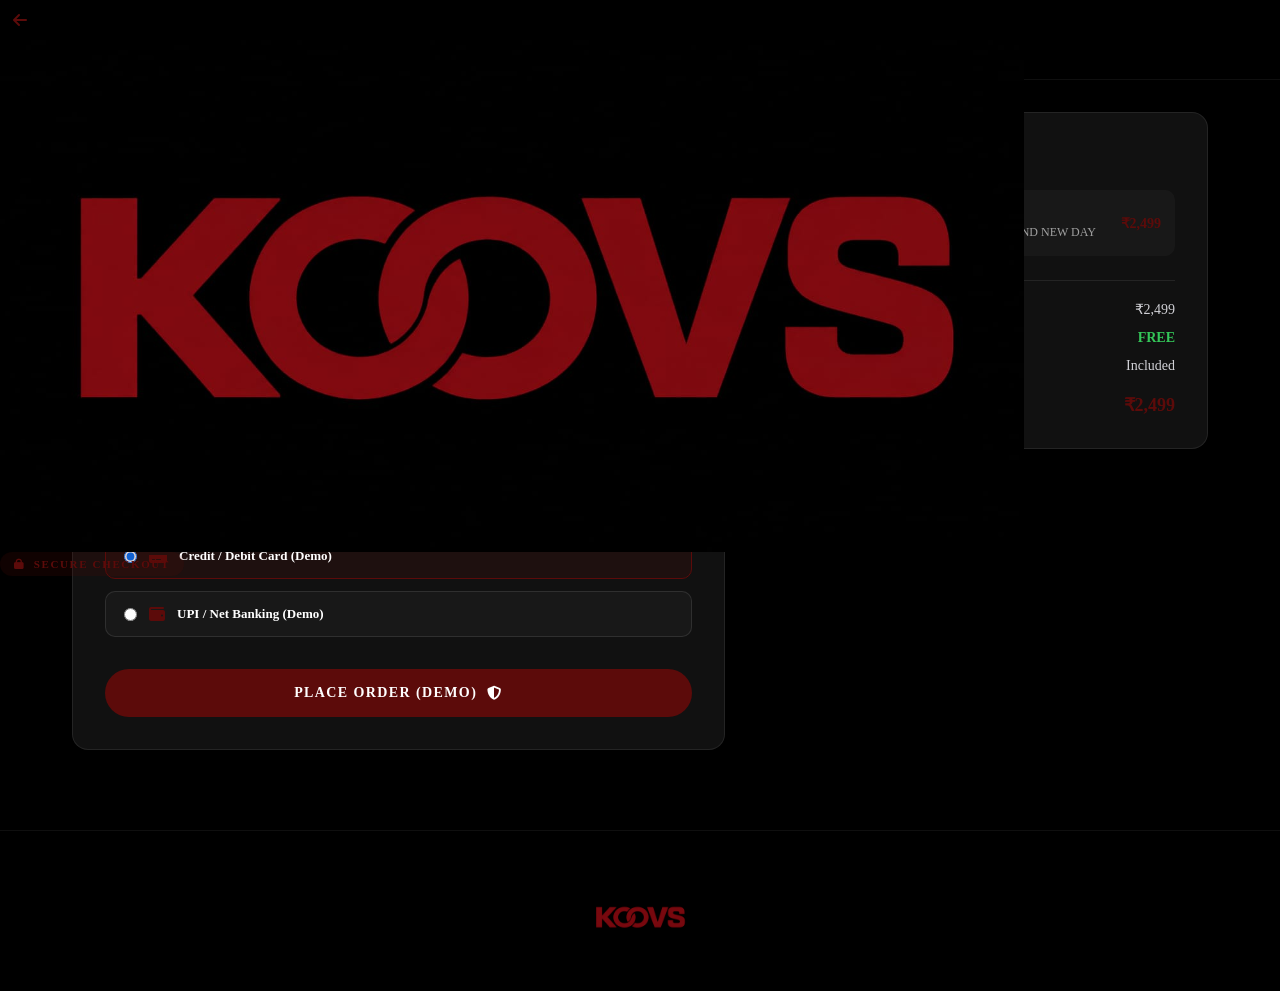
==== commit 777af4ed: "fix: resolve checkout page initialization, modal overlays, payment radio toggle, and fallback demo i" ====
--- a/checkout.html
+++ b/checkout.html
@@ -139,6 +139,73 @@
     </div>
   </div>
 
+  <!-- ═══════════════════════════════════════════════
+       INTERACTIVE SEARCH MODAL
+  ══════════════════════════════════════════════════ -->
+  <div class="search-modal" id="searchModal" aria-hidden="true">
+    <div class="search-modal__overlay" id="searchModalOverlay"></div>
+    <div class="search-modal__container">
+      <div class="search-modal__header">
+        <div class="search-modal__input-wrap">
+          <i class="fa-solid fa-magnifying-glass search-modal__icon"></i>
+          <input type="text" class="search-modal__input" id="searchInput" placeholder="Search catalog, drops, tees, hoodies..." autocomplete="off" />
+        </div>
+        <button class="search-modal__close" id="searchModalClose" aria-label="Close Search">
+          <i class="fa-solid fa-xmark"></i>
+        </button>
+      </div>
+      <div class="search-modal__results" id="searchResults">
+        <p class="search-modal__hint">Type to search KOOVS limited drops &amp; essentials...</p>
+      </div>
+    </div>
+  </div>
+
+  <!-- ═══════════════════════════════════════════════
+       INTERACTIVE CART SLIDE-OVER DRAWER
+  ══════════════════════════════════════════════════ -->
+  <div class="cart-drawer" id="cartDrawer" aria-hidden="true">
+    <div class="cart-drawer__overlay" id="cartDrawerOverlay"></div>
+    <div class="cart-drawer__content">
+      <div class="cart-drawer__header">
+        <div class="cart-drawer__title-wrap">
+          <i class="fa-solid fa-bag-shopping"></i>
+          <h3>YOUR BAG</h3>
+          <span class="cart-drawer__badge" id="cartDrawerCount">0</span>
+        </div>
+        <button class="cart-drawer__close" id="cartDrawerClose" aria-label="Close Cart">
+          <i class="fa-solid fa-xmark"></i>
+        </button>
+      </div>
+      <div class="cart-drawer__items" id="cartItemsList">
+        <div class="cart-drawer__empty">
+          <i class="fa-solid fa-bag-shopping"></i>
+          <p>Your shopping bag is empty.</p>
+        </div>
+      </div>
+      <div class="cart-drawer__footer">
+        <div class="cart-drawer__total-row">
+          <span>Subtotal</span>
+          <span class="cart-drawer__subtotal" id="cartSubtotal">₹0</span>
+        </div>
+        <button class="cart-drawer__checkout-btn" id="checkoutBtn">
+          <span>PROCEED TO CHECKOUT</span>
+          <i class="fa-solid fa-arrow-right"></i>
+        </button>
+      </div>
+    </div>
+  </div>
+
+  <!-- ═══════════════════════════════════════════════
+       FIT MATCH & ADDED TO CART TOAST
+  ══════════════════════════════════════════════════ -->
+  <div class="fit-toast" id="fitToast" aria-hidden="true">
+    <div class="fit-toast__icon"><i class="fa-solid fa-check"></i></div>
+    <div class="fit-toast__content">
+      <h4 class="fit-toast__title">Added to Cart</h4>
+      <p class="fit-toast__vibe" id="fitToastVibe">✨ Matches your vibe: 96%</p>
+    </div>
+  </div>
+
   <footer class="inner-page-footer">
     <div class="inner-page-footer__container">
       <a href="index.html" aria-label="KOOVS Home">
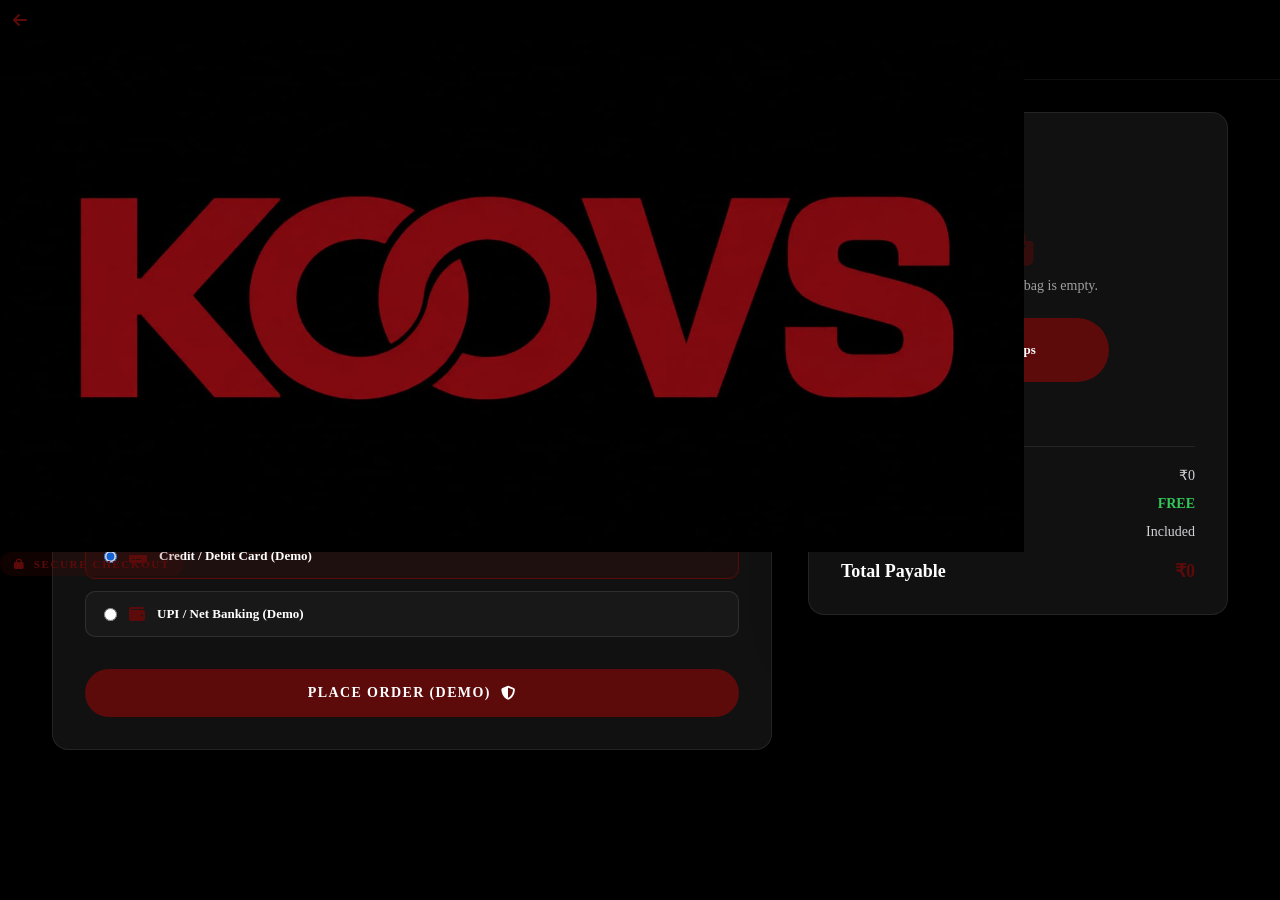
==== commit b6bc48f7: "fix: checkout page layout, remove oversized logo, enable 65/35 sticky grid and responsive alignment" ====
--- a/checkout.html
+++ b/checkout.html
@@ -139,81 +139,6 @@
     </div>
   </div>
 
-  <!-- ═══════════════════════════════════════════════
-       INTERACTIVE SEARCH MODAL
-  ══════════════════════════════════════════════════ -->
-  <div class="search-modal" id="searchModal" aria-hidden="true">
-    <div class="search-modal__overlay" id="searchModalOverlay"></div>
-    <div class="search-modal__container">
-      <div class="search-modal__header">
-        <div class="search-modal__input-wrap">
-          <i class="fa-solid fa-magnifying-glass search-modal__icon"></i>
-          <input type="text" class="search-modal__input" id="searchInput" placeholder="Search catalog, drops, tees, hoodies..." autocomplete="off" />
-        </div>
-        <button class="search-modal__close" id="searchModalClose" aria-label="Close Search">
-          <i class="fa-solid fa-xmark"></i>
-        </button>
-      </div>
-      <div class="search-modal__results" id="searchResults">
-        <p class="search-modal__hint">Type to search KOOVS limited drops &amp; essentials...</p>
-      </div>
-    </div>
-  </div>
-
-  <!-- ═══════════════════════════════════════════════
-       INTERACTIVE CART SLIDE-OVER DRAWER
-  ══════════════════════════════════════════════════ -->
-  <div class="cart-drawer" id="cartDrawer" aria-hidden="true">
-    <div class="cart-drawer__overlay" id="cartDrawerOverlay"></div>
-    <div class="cart-drawer__content">
-      <div class="cart-drawer__header">
-        <div class="cart-drawer__title-wrap">
-          <i class="fa-solid fa-bag-shopping"></i>
-          <h3>YOUR BAG</h3>
-          <span class="cart-drawer__badge" id="cartDrawerCount">0</span>
-        </div>
-        <button class="cart-drawer__close" id="cartDrawerClose" aria-label="Close Cart">
-          <i class="fa-solid fa-xmark"></i>
-        </button>
-      </div>
-      <div class="cart-drawer__items" id="cartItemsList">
-        <div class="cart-drawer__empty">
-          <i class="fa-solid fa-bag-shopping"></i>
-          <p>Your shopping bag is empty.</p>
-        </div>
-      </div>
-      <div class="cart-drawer__footer">
-        <div class="cart-drawer__total-row">
-          <span>Subtotal</span>
-          <span class="cart-drawer__subtotal" id="cartSubtotal">₹0</span>
-        </div>
-        <button class="cart-drawer__checkout-btn" id="checkoutBtn">
-          <span>PROCEED TO CHECKOUT</span>
-          <i class="fa-solid fa-arrow-right"></i>
-        </button>
-      </div>
-    </div>
-  </div>
-
-  <!-- ═══════════════════════════════════════════════
-       FIT MATCH & ADDED TO CART TOAST
-  ══════════════════════════════════════════════════ -->
-  <div class="fit-toast" id="fitToast" aria-hidden="true">
-    <div class="fit-toast__icon"><i class="fa-solid fa-check"></i></div>
-    <div class="fit-toast__content">
-      <h4 class="fit-toast__title">Added to Cart</h4>
-      <p class="fit-toast__vibe" id="fitToastVibe">✨ Matches your vibe: 96%</p>
-    </div>
-  </div>
-
-  <footer class="inner-page-footer">
-    <div class="inner-page-footer__container">
-      <a href="index.html" aria-label="KOOVS Home">
-        <img src="assets/images/koovs_official_logo.png" alt="KOOVS Official Logo" class="inner-page-footer__logo" />
-      </a>
-    </div>
-  </footer>
-
   <script src="app.js"></script>
 </body>
 </html>
--- a/styles.css
+++ b/styles.css
@@ -2828,15 +2828,15 @@
 }
 
 .checkout-main {
-  max-width: 1200px;
+  max-width: 1240px;
   margin: 0 auto;
   padding: calc(var(--header-height) + 32px) 32px 80px;
 }
 
 .checkout-container {
   display: grid;
-  grid-template-columns: 1.2fr 0.8fr;
-  gap: 48px;
+  grid-template-columns: 1fr 420px;
+  gap: 36px;
   align-items: start;
 }
 
@@ -2846,6 +2846,11 @@
   border-radius: 16px;
   padding: 32px;
   box-shadow: 0 20px 50px rgba(0,0,0,0.6);
+}
+
+.checkout-summary-section {
+  position: sticky;
+  top: calc(var(--header-height) + 24px);
 }
 
 .checkout-section__title {
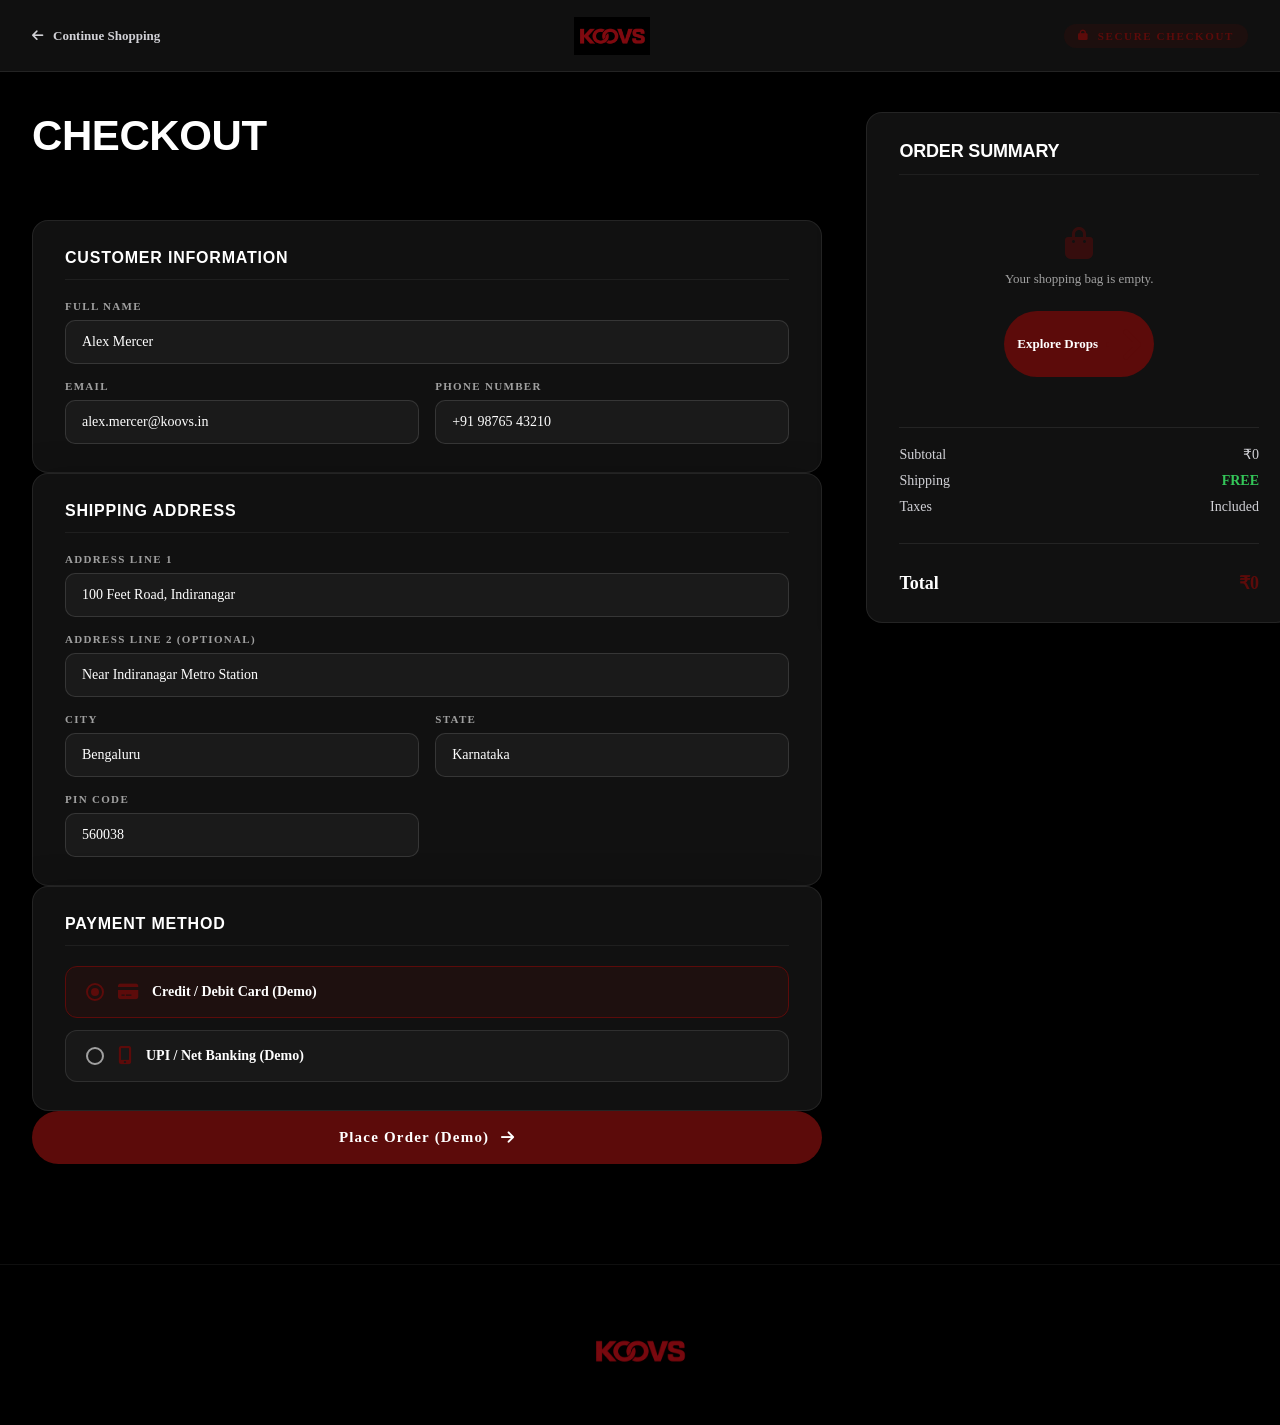
==== commit ee896b51: "fix: rebuild Checkout page with clean 65%/35% layout, customer & shipping forms, sticky order summar" ====
--- a/checkout.html
+++ b/checkout.html
@@ -15,129 +15,188 @@
 </head>
 <body class="checkout-page">
 
-  <!-- HEADER -->
-  <header class="header">
-    <div class="header__left">
-      <a href="index.html" class="header__icon-btn" aria-label="Back to Store">
+  <!-- CLEAN TOP HEADER (NO HERO BANNERS OR GIANT LOGOS) -->
+  <header class="checkout-header">
+    <div class="checkout-header__container">
+      <a href="index.html" class="checkout-header__back">
         <i class="fa-solid fa-arrow-left"></i>
+        <span>Continue Shopping</span>
       </a>
-    </div>
-    
-    <div class="header__center">
+      
+      <a href="index.html" class="checkout-header__logo-wrap" aria-label="KOOVS Home">
+        <img src="assets/images/koovs_official_logo.png" alt="KOOVS Official Logo" class="checkout-header__logo" />
+      </a>
+
+      <div class="checkout-header__secure">
+        <i class="fa-solid fa-lock"></i>
+        <span>SECURE CHECKOUT</span>
+      </div>
+    </div>
+  </header>
+
+  <!-- TWO COLUMN CHECKOUT LAYOUT (LEFT 65% / RIGHT 35%) -->
+  <main class="checkout-main">
+    <div class="checkout-layout">
+      
+      <!-- LEFT COLUMN: CHECKOUT FORM (65%) -->
+      <div class="checkout-left-col">
+        <h1 class="checkout-page-title font-milker">Checkout</h1>
+
+        <form class="checkout-form" id="checkoutForm" onsubmit="return false;">
+          
+          <!-- CUSTOMER INFORMATION -->
+          <div class="checkout-form-block">
+            <h2 class="checkout-block-title">Customer Information</h2>
+            <div class="form-grid">
+              <div class="form-group full-width">
+                <label for="fullName">Full Name</label>
+                <input type="text" id="fullName" placeholder="e.g. Aarav Sharma" required value="Alex Mercer" />
+              </div>
+              <div class="form-group">
+                <label for="emailAddr">Email</label>
+                <input type="email" id="emailAddr" placeholder="alex@koovs.in" required value="alex.mercer@koovs.in" />
+              </div>
+              <div class="form-group">
+                <label for="phoneNum">Phone Number</label>
+                <input type="tel" id="phoneNum" placeholder="+91 98765 43210" required value="+91 98765 43210" />
+              </div>
+            </div>
+          </div>
+
+          <!-- SHIPPING ADDRESS -->
+          <div class="checkout-form-block">
+            <h2 class="checkout-block-title">Shipping Address</h2>
+            <div class="form-grid">
+              <div class="form-group full-width">
+                <label for="addrLine1">Address Line 1</label>
+                <input type="text" id="addrLine1" placeholder="House / Flat No., Building Name, Street" required value="100 Feet Road, Indiranagar" />
+              </div>
+              <div class="form-group full-width">
+                <label for="addrLine2">Address Line 2 (Optional)</label>
+                <input type="text" id="addrLine2" placeholder="Landmark, Area" value="Near Indiranagar Metro Station" />
+              </div>
+              <div class="form-group">
+                <label for="cityName">City</label>
+                <input type="text" id="cityName" placeholder="Bengaluru" required value="Bengaluru" />
+              </div>
+              <div class="form-group">
+                <label for="stateName">State</label>
+                <input type="text" id="stateName" placeholder="Karnataka" required value="Karnataka" />
+              </div>
+              <div class="form-group">
+                <label for="pincode">PIN Code</label>
+                <input type="text" id="pincode" placeholder="560038" required value="560038" />
+              </div>
+            </div>
+          </div>
+
+          <!-- PAYMENT METHOD -->
+          <div class="checkout-form-block">
+            <h2 class="checkout-block-title">Payment Method</h2>
+            <div class="payment-options-group">
+              <label class="payment-radio-card active">
+                <input type="radio" name="paymentMethod" checked />
+                <span class="custom-radio"></span>
+                <i class="fa-solid fa-credit-card payment-icon"></i>
+                <span class="payment-label">Credit / Debit Card (Demo)</span>
+              </label>
+              
+              <label class="payment-radio-card">
+                <input type="radio" name="paymentMethod" />
+                <span class="custom-radio"></span>
+                <i class="fa-solid fa-mobile-screen-button payment-icon"></i>
+                <span class="payment-label">UPI / Net Banking (Demo)</span>
+              </label>
+            </div>
+          </div>
+
+          <!-- PLACE ORDER CTA BUTTON -->
+          <button type="submit" class="place-order-cta" id="placeOrderBtn">
+            <span>Place Order (Demo)</span>
+            <i class="fa-solid fa-arrow-right"></i>
+          </button>
+
+        </form>
+      </div>
+
+      <!-- RIGHT COLUMN: STICKY ORDER SUMMARY (35%) -->
+      <aside class="checkout-right-col">
+        <div class="order-summary-card">
+          <h2 class="order-summary-title">Order Summary</h2>
+
+          <div class="summary-items-list" id="checkoutItemsList">
+            <!-- Dynamically populated cart items -->
+          </div>
+
+          <div class="summary-divider"></div>
+
+          <div class="summary-totals-group">
+            <div class="summary-row">
+              <span>Subtotal</span>
+              <span id="checkoutSubtotal">₹0</span>
+            </div>
+            <div class="summary-row">
+              <span>Shipping</span>
+              <span class="shipping-free">FREE</span>
+            </div>
+            <div class="summary-row">
+              <span>Taxes</span>
+              <span>Included</span>
+            </div>
+            <div class="summary-divider"></div>
+            <div class="summary-row summary-grand-total">
+              <span>Total</span>
+              <span id="checkoutGrandTotal">₹0</span>
+            </div>
+          </div>
+        </div>
+      </aside>
+
+    </div>
+  </main>
+
+  <!-- CONFIRMATION MODAL -->
+  <div class="order-modal" id="orderSuccessModal" aria-hidden="true">
+    <div class="order-modal__overlay" id="orderModalOverlay"></div>
+    <div class="order-modal__dialog">
+      <div class="order-modal__badge-icon">
+        <i class="fa-solid fa-circle-check"></i>
+      </div>
+      
+      <h2 class="order-modal__title font-milker">Order Confirmed</h2>
+      <p class="order-modal__sub">Thank you for shopping with KOOVS.<br />Your order has been successfully placed.</p>
+      
+      <div class="order-modal__info-box">
+        <div class="order-info-row">
+          <span>Order ID:</span>
+          <strong id="demoOrderId">KV-284791</strong>
+        </div>
+        <div class="order-info-row">
+          <span>Estimated Delivery:</span>
+          <strong>3–5 Business Days</strong>
+        </div>
+      </div>
+
+      <div class="order-modal__actions">
+        <a href="index.html" class="order-modal__btn order-modal__btn--primary">
+          <i class="fa-solid fa-bag-shopping"></i>
+          <span>Continue Shopping</span>
+        </a>
+        <button class="order-modal__btn order-modal__btn--secondary" id="viewOrdersBtn">
+          <span>View Orders (Demo)</span>
+        </button>
+      </div>
+    </div>
+  </div>
+
+  <!-- INNER PAGE FOOTER -->
+  <footer class="inner-page-footer">
+    <div class="inner-page-footer__container">
       <a href="index.html" aria-label="KOOVS Home">
-        <img src="assets/images/koovs_official_logo.png" alt="KOOVS Official Logo" class="header__logo" />
+        <img src="assets/images/koovs_official_logo.png" alt="KOOVS Official Logo" class="inner-page-footer__logo" />
       </a>
     </div>
-
-    <div class="header__right">
-      <span class="checkout-secure-tag"><i class="fa-solid fa-lock"></i> SECURE CHECKOUT</span>
-    </div>
-  </header>
-
-  <!-- MAIN CHECKOUT LAYOUT -->
-  <main class="checkout-main">
-    <div class="checkout-container">
-      
-      <!-- LEFT: SHIPPING & DEMO PAYMENT -->
-      <section class="checkout-section checkout-form-section">
-        <h2 class="checkout-section__title">Shipping Address</h2>
-        <form class="checkout-form" id="checkoutForm" onsubmit="return false;">
-          <div class="form-row">
-            <div class="form-group">
-              <label for="fullName">Full Name</label>
-              <input type="text" id="fullName" placeholder="e.g. Aarav Sharma" required value="Alex Mercer" />
-            </div>
-            <div class="form-group">
-              <label for="emailAddr">Email Address</label>
-              <input type="email" id="emailAddr" placeholder="alex@koovs.in" required value="alex.mercer@koovs.in" />
-            </div>
-          </div>
-
-          <div class="form-group">
-            <label for="streetAddr">Street Address</label>
-            <input type="text" id="streetAddr" placeholder="House No., Street Name, Area" required value="100 Feet Road, Indiranagar" />
-          </div>
-
-          <div class="form-row">
-            <div class="form-group">
-              <label for="cityName">City</label>
-              <input type="text" id="cityName" placeholder="Bengaluru" required value="Bengaluru" />
-            </div>
-            <div class="form-group">
-              <label for="pincode">Pincode</label>
-              <input type="text" id="pincode" placeholder="560038" required value="560038" />
-            </div>
-          </div>
-
-          <h2 class="checkout-section__title" style="margin-top: 32px;">Payment Method</h2>
-          <div class="payment-options">
-            <label class="payment-card active">
-              <input type="radio" name="paymentMethod" checked />
-              <i class="fa-solid fa-credit-card"></i>
-              <span>Credit / Debit Card (Demo)</span>
-            </label>
-            <label class="payment-card">
-              <input type="radio" name="paymentMethod" />
-              <i class="fa-solid fa-wallet"></i>
-              <span>UPI / Net Banking (Demo)</span>
-            </label>
-          </div>
-
-          <button type="submit" class="place-order-btn" id="placeOrderBtn">
-            <span>PLACE ORDER (DEMO)</span>
-            <i class="fa-solid fa-shield-halved"></i>
-          </button>
-        </form>
-      </section>
-
-      <!-- RIGHT: ORDER SUMMARY -->
-      <section class="checkout-section checkout-summary-section">
-        <h2 class="checkout-section__title">Order Summary</h2>
-        <div class="checkout-items-list" id="checkoutItemsList">
-          <!-- Dynamic checkout items -->
-        </div>
-
-        <div class="checkout-totals">
-          <div class="checkout-total-row">
-            <span>Subtotal</span>
-            <span id="checkoutSubtotal">₹0</span>
-          </div>
-          <div class="checkout-total-row">
-            <span>Express Delivery</span>
-            <span class="free-shipping">FREE</span>
-          </div>
-          <div class="checkout-total-row">
-            <span>Estimated Taxes &amp; Duties</span>
-            <span>Included</span>
-          </div>
-          <div class="checkout-total-row checkout-grand-total">
-            <span>Total Payable</span>
-            <span id="checkoutGrandTotal">₹0</span>
-          </div>
-        </div>
-      </section>
-
-    </div>
-  </main>
-
-  <!-- ORDER SUCCESS CONFIRMATION MODAL -->
-  <div class="checkout-modal" id="orderSuccessModal" aria-hidden="true">
-    <div class="checkout-modal__overlay"></div>
-    <div class="checkout-modal__card">
-      <div class="checkout-modal__icon">
-        <i class="fa-solid fa-circle-check"></i>
-      </div>
-      <h2 class="checkout-modal__title font-milker">Demo Checkout Complete!</h2>
-      <p class="checkout-modal__desc">
-        Your demo order <strong id="demoOrderId">#KOOVS-84920</strong> has been placed successfully. No real payment was processed.
-      </p>
-      <div class="checkout-modal__badge">✅ ORDER CONFIRMED</div>
-      <a href="index.html" class="checkout-modal__home-btn">
-        <span>Back to Store</span>
-        <i class="fa-solid fa-house"></i>
-      </a>
-    </div>
-  </div>
+  </footer>
 
   <script src="app.js"></script>
 </body>
--- a/styles.css
+++ b/styles.css
@@ -2806,7 +2806,7 @@
 }
 
 /* ----------------------------------------------------------
-   CHECKOUT PAGE & DEMO CONFIRMATION MODAL
+   CHECKOUT PAGE (INDEPENDENT TWO-COLUMN LAYOUT: 65% / 35%)
    ---------------------------------------------------------- */
 .checkout-page {
   background-color: var(--color-black);
@@ -2814,7 +2814,54 @@
   min-height: 100vh;
 }
 
-.checkout-secure-tag {
+.checkout-header {
+  position: sticky;
+  top: 0;
+  z-index: 100;
+  height: 72px;
+  background-color: rgba(17, 17, 17, 0.95);
+  backdrop-filter: blur(12px);
+  border-bottom: 1px solid rgba(255, 255, 255, 0.08);
+}
+
+.checkout-header__container {
+  max-width: 1280px;
+  height: 100%;
+  margin: 0 auto;
+  padding: 0 32px;
+  display: flex;
+  align-items: center;
+  justify-content: space-between;
+}
+
+.checkout-header__back {
+  display: inline-flex;
+  align-items: center;
+  gap: 10px;
+  color: var(--color-gray-300);
+  font-size: 13px;
+  font-weight: 600;
+  text-decoration: none;
+  transition: color var(--transition-fast);
+}
+
+.checkout-header__back:hover {
+  color: var(--color-accent-red);
+}
+
+.checkout-header__logo-wrap {
+  display: flex;
+  align-items: center;
+  height: 100%;
+}
+
+.checkout-header__logo {
+  height: 38px;
+  width: auto;
+  object-fit: contain;
+}
+
+.checkout-header__secure {
   display: inline-flex;
   align-items: center;
   gap: 8px;
@@ -2827,52 +2874,61 @@
   border-radius: var(--radius-pill);
 }
 
+/* MAIN TWO-COLUMN CHECKOUT GRID */
 .checkout-main {
-  max-width: 1240px;
+  max-width: 1280px;
   margin: 0 auto;
-  padding: calc(var(--header-height) + 32px) 32px 80px;
-}
-
-.checkout-container {
+  padding: 40px 32px 100px;
+}
+
+.checkout-layout {
   display: grid;
-  grid-template-columns: 1fr 420px;
-  gap: 36px;
+  grid-template-columns: 65% 35%;
+  gap: 44px;
   align-items: start;
 }
 
-.checkout-section {
+.checkout-page-title {
+  font-size: clamp(32px, 3.5vw, 42px);
+  color: var(--color-white);
+  margin-bottom: 28px;
+}
+
+/* LEFT COLUMN: FORM BLOCKS */
+.checkout-left-col {
+  display: flex;
+  flex-direction: column;
+  gap: 32px;
+}
+
+.checkout-form-block {
   background: var(--color-charcoal);
   border: 1px solid rgba(255, 255, 255, 0.08);
   border-radius: 16px;
-  padding: 32px;
-  box-shadow: 0 20px 50px rgba(0,0,0,0.6);
-}
-
-.checkout-summary-section {
-  position: sticky;
-  top: calc(var(--header-height) + 24px);
-}
-
-.checkout-section__title {
-  font-size: 18px;
+  padding: 28px 32px;
+  box-shadow: 0 16px 40px rgba(0, 0, 0, 0.5);
+}
+
+.checkout-block-title {
+  font-size: 16px;
   font-weight: 800;
   letter-spacing: 0.05em;
   color: var(--color-white);
-  margin-bottom: 24px;
-}
-
-.checkout-form {
-  display: flex;
-  flex-direction: column;
-  gap: 20px;
-}
-
-.form-row {
+  margin-bottom: 20px;
+  padding-bottom: 12px;
+  border-bottom: 1px solid rgba(255, 255, 255, 0.06);
+}
+
+.form-grid {
   display: grid;
   grid-template-columns: repeat(2, 1fr);
   gap: 16px;
 }
 
+.form-group.full-width {
+  grid-column: span 2;
+}
+
 .form-group {
   display: flex;
   flex-direction: column;
@@ -2882,7 +2938,7 @@
 .form-group label {
   font-size: 11px;
   font-weight: 700;
-  letter-spacing: 0.1em;
+  letter-spacing: 0.12em;
   color: var(--color-gray-400);
   text-transform: uppercase;
 }
@@ -2891,84 +2947,138 @@
   background: rgba(255, 255, 255, 0.04);
   border: 1px solid rgba(255, 255, 255, 0.12);
   border-radius: 10px;
-  padding: 12px 16px;
+  padding: 13px 16px;
   color: var(--color-white);
   font-size: 14px;
   font-family: inherit;
   outline: none;
-  transition: border-color var(--transition-fast);
+  transition: border-color var(--transition-fast), background-color var(--transition-fast);
 }
 
 .form-group input:focus {
   border-color: var(--color-accent-red);
-}
-
-.payment-options {
+  background: rgba(255, 255, 255, 0.07);
+}
+
+/* PAYMENT OPTIONS */
+.payment-options-group {
   display: flex;
   flex-direction: column;
   gap: 12px;
 }
 
-.payment-card {
-  display: flex;
-  align-items: center;
-  gap: 12px;
-  padding: 14px 18px;
+.payment-radio-card {
+  display: flex;
+  align-items: center;
+  gap: 14px;
+  padding: 16px 20px;
   background: rgba(255, 255, 255, 0.03);
   border: 1px solid rgba(255, 255, 255, 0.1);
-  border-radius: 10px;
-  font-size: 13px;
-  font-weight: 600;
+  border-radius: 12px;
   cursor: pointer;
   transition: all var(--transition-fast);
 }
 
-.payment-card.active, .payment-card:hover {
+.payment-radio-card.active, .payment-radio-card:hover {
   background: var(--color-accent-dim);
   border-color: var(--color-accent-red);
-  color: var(--color-white);
-}
-
-.payment-card i {
-  color: var(--color-accent-red);
-  font-size: 16px;
-}
-
-.place-order-btn {
-  margin-top: 12px;
-  width: 100%;
-  padding: 16px;
-  background: var(--color-accent-red);
+}
+
+.payment-radio-card input[type="radio"] {
+  display: none;
+}
+
+.custom-radio {
+  width: 18px;
+  height: 18px;
+  border-radius: 50%;
+  border: 2px solid var(--color-gray-400);
+  display: flex;
+  align-items: center;
+  justify-content: center;
+  transition: all var(--transition-fast);
+}
+
+.payment-radio-card.active .custom-radio {
+  border-color: var(--color-accent-red);
+}
+
+.payment-radio-card.active .custom-radio::after {
+  content: '';
+  width: 8px;
+  height: 8px;
+  border-radius: 50%;
+  background-color: var(--color-accent-red);
+}
+
+.payment-icon {
+  color: var(--color-accent-red);
+  font-size: 18px;
+}
+
+.payment-label {
+  font-size: 14px;
+  font-weight: 700;
+  color: var(--color-white);
+}
+
+/* PLACE ORDER BUTTON */
+.place-order-cta {
+  width: 100%;
+  padding: 18px;
+  background-color: var(--color-accent-red);
   color: var(--color-white);
   border: none;
   border-radius: var(--radius-pill);
-  font-size: 14px;
+  font-size: 15px;
   font-weight: 800;
-  letter-spacing: 0.1em;
+  letter-spacing: 0.08em;
   display: flex;
   align-items: center;
   justify-content: center;
-  gap: 10px;
+  gap: 12px;
   cursor: pointer;
   transition: all var(--transition-fast);
 }
 
-.place-order-btn:hover {
-  background: var(--color-accent-hover);
+.place-order-cta:hover {
+  background-color: var(--color-accent-hover);
   box-shadow: 0 10px 30px var(--color-accent-glow);
   transform: translateY(-2px);
 }
 
-.checkout-items-list {
+/* RIGHT COLUMN: STICKY ORDER SUMMARY */
+.checkout-right-col {
+  position: sticky;
+  top: 96px;
+}
+
+.order-summary-card {
+  background: var(--color-charcoal);
+  border: 1px solid rgba(255, 255, 255, 0.08);
+  border-radius: 16px;
+  padding: 28px 32px;
+  box-shadow: 0 16px 40px rgba(0, 0, 0, 0.5);
+}
+
+.order-summary-title {
+  font-size: 18px;
+  font-weight: 800;
+  color: var(--color-white);
+  margin-bottom: 20px;
+  padding-bottom: 12px;
+  border-bottom: 1px solid rgba(255, 255, 255, 0.06);
+}
+
+.summary-items-list {
   display: flex;
   flex-direction: column;
   gap: 14px;
-  margin-bottom: 24px;
-  max-height: 360px;
+  max-height: 340px;
   overflow-y: auto;
 }
 
-.checkout-item {
+.summary-item {
   display: flex;
   align-items: center;
   gap: 14px;
@@ -2977,50 +3087,56 @@
   border-radius: 10px;
 }
 
-.checkout-item__icon {
-  width: 42px;
-  height: 42px;
+.summary-item__icon {
+  width: 44px;
+  height: 44px;
   background: rgba(255, 255, 255, 0.06);
   border-radius: 8px;
   display: flex;
   align-items: center;
   justify-content: center;
   color: var(--color-accent-red);
-}
-
-.checkout-item__details {
+  font-size: 18px;
+}
+
+.summary-item__details {
   flex: 1;
   display: flex;
   flex-direction: column;
   gap: 2px;
 }
 
-.checkout-item__title {
+.summary-item__title {
   font-size: 14px;
   font-weight: 700;
   color: var(--color-white);
-}
-
-.checkout-item__sub {
-  font-size: 12px;
+  line-height: 1.2;
+}
+
+.summary-item__sub {
+  font-size: 11px;
   color: var(--color-gray-400);
 }
 
-.checkout-item__price {
+.summary-item__price {
   font-size: 14px;
   font-weight: 800;
   color: var(--color-accent-red);
 }
 
-.checkout-totals {
-  display: flex;
-  flex-direction: column;
-  gap: 12px;
-  padding-top: 20px;
-  border-top: 1px solid rgba(255, 255, 255, 0.08);
-}
-
-.checkout-total-row {
+.summary-divider {
+  height: 1px;
+  background: rgba(255, 255, 255, 0.08);
+  margin: 18px 0;
+}
+
+.summary-totals-group {
+  display: flex;
+  flex-direction: column;
+  gap: 10px;
+}
+
+.summary-row {
   display: flex;
   align-items: center;
   justify-content: space-between;
@@ -3028,113 +3144,170 @@
   color: var(--color-gray-300);
 }
 
-.free-shipping {
+.shipping-free {
   color: #34c759;
   font-weight: 700;
 }
 
-.checkout-grand-total {
+.summary-grand-total {
   font-size: 18px;
   font-weight: 800;
   color: var(--color-white);
-  padding-top: 8px;
-}
-
-.checkout-grand-total span:last-child {
-  color: var(--color-accent-red);
-}
-
-.checkout-modal {
+}
+
+.summary-grand-total span:last-child {
+  color: var(--color-accent-red);
+}
+
+/* CONFIRMATION MODAL */
+.order-modal {
   position: fixed;
   inset: 0;
   z-index: 300;
   visibility: hidden;
   opacity: 0;
-  transition: visibility 0.4s, opacity 0.4s var(--ease-editorial);
+  transition: visibility 0.35s, opacity 0.35s var(--ease-editorial);
   display: flex;
   align-items: center;
   justify-content: center;
 }
 
-.checkout-modal.open {
+.order-modal.open {
   visibility: visible;
   opacity: 1;
 }
 
-.checkout-modal__overlay {
+.order-modal__overlay {
   position: absolute;
   inset: 0;
-  background: rgba(0, 0, 0, 0.9);
-  backdrop-filter: blur(12px);
-}
-
-.checkout-modal__card {
+  background: rgba(0, 0, 0, 0.92);
+  backdrop-filter: blur(14px);
+}
+
+.order-modal__dialog {
   position: relative;
-  max-width: 480px;
+  max-width: 500px;
   width: 90%;
   background: var(--color-charcoal);
   border: 1.5px solid var(--color-accent-red);
-  border-radius: 20px;
-  padding: 40px 32px;
+  border-radius: 24px;
+  padding: 44px 36px;
   text-align: center;
   display: flex;
   flex-direction: column;
   align-items: center;
-  gap: 16px;
-  box-shadow: 0 30px 80px rgba(0,0,0,0.9), 0 0 50px var(--color-accent-glow);
-}
-
-.checkout-modal__icon {
-  font-size: 54px;
+  gap: 18px;
+  box-shadow: 0 30px 90px rgba(0,0,0,0.95), 0 0 50px var(--color-accent-glow);
+  transform: scale(0.92);
+  transition: transform 0.35s var(--ease-editorial);
+}
+
+.order-modal.open .order-modal__dialog {
+  transform: scale(1);
+}
+
+.order-modal__badge-icon {
+  width: 64px;
+  height: 64px;
+  border-radius: 50%;
+  background: rgba(52, 199, 89, 0.15);
+  border: 2px solid #34c759;
+  display: flex;
+  align-items: center;
+  justify-content: center;
+  font-size: 28px;
   color: #34c759;
-  filter: drop-shadow(0 0 16px rgba(52, 199, 89, 0.6));
-}
-
-.checkout-modal__title {
-  font-size: 26px;
-  color: var(--color-white);
-}
-
-.checkout-modal__desc {
+}
+
+.order-modal__title {
+  font-size: 30px;
+  color: var(--color-white);
+}
+
+.order-modal__sub {
   font-size: 14px;
   color: var(--color-gray-300);
   line-height: 1.5;
 }
 
-.checkout-modal__badge {
-  display: inline-block;
-  padding: 6px 16px;
-  background: rgba(52, 199, 89, 0.15);
-  border: 1px solid #34c759;
-  border-radius: var(--radius-pill);
-  color: #34c759;
-  font-size: 12px;
+.order-modal__info-box {
+  width: 100%;
+  background: rgba(255, 255, 255, 0.04);
+  border: 1px solid rgba(255, 255, 255, 0.08);
+  border-radius: 12px;
+  padding: 16px 20px;
+  display: flex;
+  flex-direction: column;
+  gap: 10px;
+}
+
+.order-info-row {
+  display: flex;
+  align-items: center;
+  justify-content: space-between;
+  font-size: 13px;
+  color: var(--color-gray-300);
+}
+
+.order-info-row strong {
+  color: var(--color-accent-red);
   font-weight: 800;
-  letter-spacing: 0.1em;
-}
-
-.checkout-modal__home-btn {
-  margin-top: 8px;
-  display: inline-flex;
-  align-items: center;
-  gap: 10px;
-  padding: 12px 28px;
-  background: var(--color-accent-red);
-  color: var(--color-white);
+}
+
+.order-modal__actions {
+  display: flex;
+  align-items: center;
+  gap: 12px;
+  width: 100%;
+  margin-top: 6px;
+}
+
+.order-modal__btn {
+  flex: 1;
+  padding: 13px;
   border-radius: var(--radius-pill);
   font-size: 13px;
   font-weight: 800;
   text-decoration: none;
+  display: inline-flex;
+  align-items: center;
+  justify-content: center;
+  gap: 8px;
+  cursor: pointer;
   transition: all var(--transition-fast);
 }
 
-.checkout-modal__home-btn:hover {
+.order-modal__btn--primary {
+  background: var(--color-accent-red);
+  color: var(--color-white);
+}
+
+.order-modal__btn--primary:hover {
   background: var(--color-accent-hover);
   box-shadow: 0 8px 24px var(--color-accent-glow);
 }
 
-@media (max-width: 900px) {
-  .checkout-container {
+.order-modal__btn--secondary {
+  background: rgba(255, 255, 255, 0.06);
+  border: 1px solid rgba(255, 255, 255, 0.12);
+  color: var(--color-white);
+}
+
+.order-modal__btn--secondary:hover {
+  background: rgba(255, 255, 255, 0.12);
+}
+
+@media (max-width: 960px) {
+  .checkout-layout {
     grid-template-columns: 1fr;
   }
-}
+  .form-grid {
+    grid-template-columns: 1fr;
+  }
+  .form-group.full-width {
+    grid-column: span 1;
+  }
+  .checkout-right-col {
+    position: static;
+  }
+}
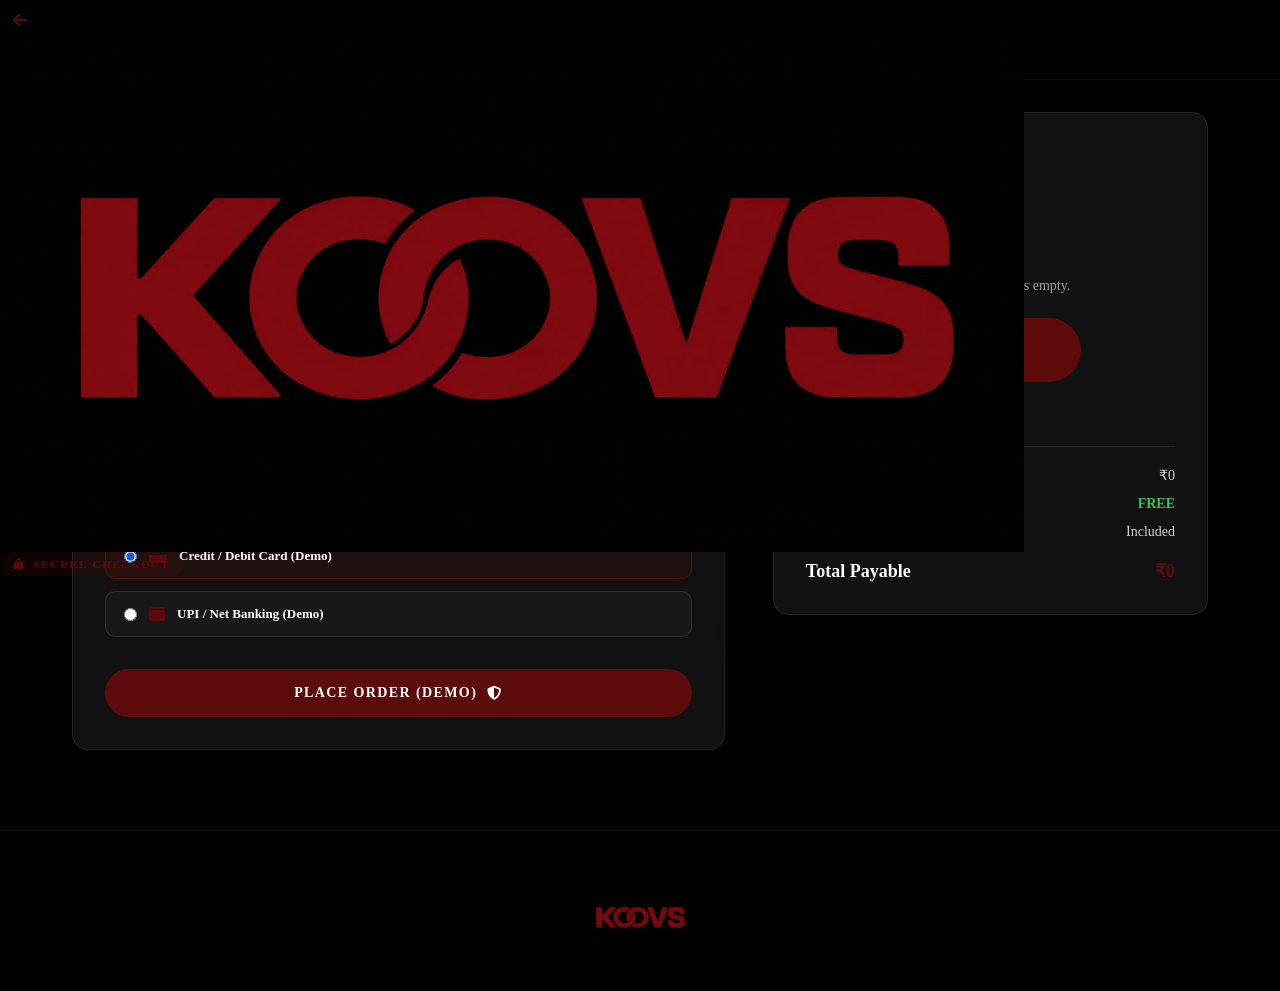
==== commit d21e946c: "feat: add Feeling Lucky? button to homepage Exclusive Drip card with random drop navigation" ====
--- a/checkout.html
+++ b/checkout.html
@@ -15,181 +15,130 @@
 </head>
 <body class="checkout-page">
 
-  <!-- CLEAN TOP HEADER (NO HERO BANNERS OR GIANT LOGOS) -->
-  <header class="checkout-header">
-    <div class="checkout-header__container">
-      <a href="index.html" class="checkout-header__back">
+  <!-- HEADER -->
+  <header class="header">
+    <div class="header__left">
+      <a href="index.html" class="header__icon-btn" aria-label="Back to Store">
         <i class="fa-solid fa-arrow-left"></i>
-        <span>Continue Shopping</span>
       </a>
-      
-      <a href="index.html" class="checkout-header__logo-wrap" aria-label="KOOVS Home">
-        <img src="assets/images/koovs_official_logo.png" alt="KOOVS Official Logo" class="checkout-header__logo" />
+    </div>
+    
+    <div class="header__center">
+      <a href="index.html" aria-label="KOOVS Home">
+        <img src="assets/images/koovs_official_logo.png" alt="KOOVS Official Logo" class="header__logo" />
       </a>
+    </div>
 
-      <div class="checkout-header__secure">
-        <i class="fa-solid fa-lock"></i>
-        <span>SECURE CHECKOUT</span>
-      </div>
+    <div class="header__right">
+      <span class="checkout-secure-tag"><i class="fa-solid fa-lock"></i> SECURE CHECKOUT</span>
     </div>
   </header>
 
-  <!-- TWO COLUMN CHECKOUT LAYOUT (LEFT 65% / RIGHT 35%) -->
+  <!-- MAIN CHECKOUT LAYOUT -->
   <main class="checkout-main">
-    <div class="checkout-layout">
+    <div class="checkout-container">
       
-      <!-- LEFT COLUMN: CHECKOUT FORM (65%) -->
-      <div class="checkout-left-col">
-        <h1 class="checkout-page-title font-milker">Checkout</h1>
-
+      <!-- LEFT: SHIPPING & DEMO PAYMENT -->
+      <section class="checkout-section checkout-form-section">
+        <h2 class="checkout-section__title">Shipping Address</h2>
         <form class="checkout-form" id="checkoutForm" onsubmit="return false;">
-          
-          <!-- CUSTOMER INFORMATION -->
-          <div class="checkout-form-block">
-            <h2 class="checkout-block-title">Customer Information</h2>
-            <div class="form-grid">
-              <div class="form-group full-width">
-                <label for="fullName">Full Name</label>
-                <input type="text" id="fullName" placeholder="e.g. Aarav Sharma" required value="Alex Mercer" />
-              </div>
-              <div class="form-group">
-                <label for="emailAddr">Email</label>
-                <input type="email" id="emailAddr" placeholder="alex@koovs.in" required value="alex.mercer@koovs.in" />
-              </div>
-              <div class="form-group">
-                <label for="phoneNum">Phone Number</label>
-                <input type="tel" id="phoneNum" placeholder="+91 98765 43210" required value="+91 98765 43210" />
-              </div>
+          <div class="form-row">
+            <div class="form-group">
+              <label for="fullName">Full Name</label>
+              <input type="text" id="fullName" placeholder="e.g. Aarav Sharma" required value="Alex Mercer" />
+            </div>
+            <div class="form-group">
+              <label for="emailAddr">Email Address</label>
+              <input type="email" id="emailAddr" placeholder="alex@koovs.in" required value="alex.mercer@koovs.in" />
             </div>
           </div>
 
-          <!-- SHIPPING ADDRESS -->
-          <div class="checkout-form-block">
-            <h2 class="checkout-block-title">Shipping Address</h2>
-            <div class="form-grid">
-              <div class="form-group full-width">
-                <label for="addrLine1">Address Line 1</label>
-                <input type="text" id="addrLine1" placeholder="House / Flat No., Building Name, Street" required value="100 Feet Road, Indiranagar" />
-              </div>
-              <div class="form-group full-width">
-                <label for="addrLine2">Address Line 2 (Optional)</label>
-                <input type="text" id="addrLine2" placeholder="Landmark, Area" value="Near Indiranagar Metro Station" />
-              </div>
-              <div class="form-group">
-                <label for="cityName">City</label>
-                <input type="text" id="cityName" placeholder="Bengaluru" required value="Bengaluru" />
-              </div>
-              <div class="form-group">
-                <label for="stateName">State</label>
-                <input type="text" id="stateName" placeholder="Karnataka" required value="Karnataka" />
-              </div>
-              <div class="form-group">
-                <label for="pincode">PIN Code</label>
-                <input type="text" id="pincode" placeholder="560038" required value="560038" />
-              </div>
+          <div class="form-group">
+            <label for="streetAddr">Street Address</label>
+            <input type="text" id="streetAddr" placeholder="House No., Street Name, Area" required value="100 Feet Road, Indiranagar" />
+          </div>
+
+          <div class="form-row">
+            <div class="form-group">
+              <label for="cityName">City</label>
+              <input type="text" id="cityName" placeholder="Bengaluru" required value="Bengaluru" />
+            </div>
+            <div class="form-group">
+              <label for="pincode">Pincode</label>
+              <input type="text" id="pincode" placeholder="560038" required value="560038" />
             </div>
           </div>
 
-          <!-- PAYMENT METHOD -->
-          <div class="checkout-form-block">
-            <h2 class="checkout-block-title">Payment Method</h2>
-            <div class="payment-options-group">
-              <label class="payment-radio-card active">
-                <input type="radio" name="paymentMethod" checked />
-                <span class="custom-radio"></span>
-                <i class="fa-solid fa-credit-card payment-icon"></i>
-                <span class="payment-label">Credit / Debit Card (Demo)</span>
-              </label>
-              
-              <label class="payment-radio-card">
-                <input type="radio" name="paymentMethod" />
-                <span class="custom-radio"></span>
-                <i class="fa-solid fa-mobile-screen-button payment-icon"></i>
-                <span class="payment-label">UPI / Net Banking (Demo)</span>
-              </label>
-            </div>
+          <h2 class="checkout-section__title" style="margin-top: 32px;">Payment Method</h2>
+          <div class="payment-options">
+            <label class="payment-card active">
+              <input type="radio" name="paymentMethod" checked />
+              <i class="fa-solid fa-credit-card"></i>
+              <span>Credit / Debit Card (Demo)</span>
+            </label>
+            <label class="payment-card">
+              <input type="radio" name="paymentMethod" />
+              <i class="fa-solid fa-wallet"></i>
+              <span>UPI / Net Banking (Demo)</span>
+            </label>
           </div>
 
-          <!-- PLACE ORDER CTA BUTTON -->
-          <button type="submit" class="place-order-cta" id="placeOrderBtn">
-            <span>Place Order (Demo)</span>
-            <i class="fa-solid fa-arrow-right"></i>
+          <button type="submit" class="place-order-btn" id="placeOrderBtn">
+            <span>PLACE ORDER (DEMO)</span>
+            <i class="fa-solid fa-shield-halved"></i>
           </button>
+        </form>
+      </section>
 
-        </form>
-      </div>
+      <!-- RIGHT: ORDER SUMMARY -->
+      <section class="checkout-section checkout-summary-section">
+        <h2 class="checkout-section__title">Order Summary</h2>
+        <div class="checkout-items-list" id="checkoutItemsList">
+          <!-- Dynamic checkout items -->
+        </div>
 
-      <!-- RIGHT COLUMN: STICKY ORDER SUMMARY (35%) -->
-      <aside class="checkout-right-col">
-        <div class="order-summary-card">
-          <h2 class="order-summary-title">Order Summary</h2>
-
-          <div class="summary-items-list" id="checkoutItemsList">
-            <!-- Dynamically populated cart items -->
+        <div class="checkout-totals">
+          <div class="checkout-total-row">
+            <span>Subtotal</span>
+            <span id="checkoutSubtotal">₹0</span>
           </div>
-
-          <div class="summary-divider"></div>
-
-          <div class="summary-totals-group">
-            <div class="summary-row">
-              <span>Subtotal</span>
-              <span id="checkoutSubtotal">₹0</span>
-            </div>
-            <div class="summary-row">
-              <span>Shipping</span>
-              <span class="shipping-free">FREE</span>
-            </div>
-            <div class="summary-row">
-              <span>Taxes</span>
-              <span>Included</span>
-            </div>
-            <div class="summary-divider"></div>
-            <div class="summary-row summary-grand-total">
-              <span>Total</span>
-              <span id="checkoutGrandTotal">₹0</span>
-            </div>
+          <div class="checkout-total-row">
+            <span>Express Delivery</span>
+            <span class="free-shipping">FREE</span>
+          </div>
+          <div class="checkout-total-row">
+            <span>Estimated Taxes &amp; Duties</span>
+            <span>Included</span>
+          </div>
+          <div class="checkout-total-row checkout-grand-total">
+            <span>Total Payable</span>
+            <span id="checkoutGrandTotal">₹0</span>
           </div>
         </div>
-      </aside>
+      </section>
 
     </div>
   </main>
 
-  <!-- CONFIRMATION MODAL -->
-  <div class="order-modal" id="orderSuccessModal" aria-hidden="true">
-    <div class="order-modal__overlay" id="orderModalOverlay"></div>
-    <div class="order-modal__dialog">
-      <div class="order-modal__badge-icon">
+  <!-- ORDER SUCCESS CONFIRMATION MODAL -->
+  <div class="checkout-modal" id="orderSuccessModal" aria-hidden="true">
+    <div class="checkout-modal__overlay"></div>
+    <div class="checkout-modal__card">
+      <div class="checkout-modal__icon">
         <i class="fa-solid fa-circle-check"></i>
       </div>
-      
-      <h2 class="order-modal__title font-milker">Order Confirmed</h2>
-      <p class="order-modal__sub">Thank you for shopping with KOOVS.<br />Your order has been successfully placed.</p>
-      
-      <div class="order-modal__info-box">
-        <div class="order-info-row">
-          <span>Order ID:</span>
-          <strong id="demoOrderId">KV-284791</strong>
-        </div>
-        <div class="order-info-row">
-          <span>Estimated Delivery:</span>
-          <strong>3–5 Business Days</strong>
-        </div>
-      </div>
-
-      <div class="order-modal__actions">
-        <a href="index.html" class="order-modal__btn order-modal__btn--primary">
-          <i class="fa-solid fa-bag-shopping"></i>
-          <span>Continue Shopping</span>
-        </a>
-        <button class="order-modal__btn order-modal__btn--secondary" id="viewOrdersBtn">
-          <span>View Orders (Demo)</span>
-        </button>
-      </div>
+      <h2 class="checkout-modal__title font-milker">Demo Checkout Complete!</h2>
+      <p class="checkout-modal__desc">
+        Your demo order <strong id="demoOrderId">#KOOVS-84920</strong> has been placed successfully. No real payment was processed.
+      </p>
+      <div class="checkout-modal__badge">✅ ORDER CONFIRMED</div>
+      <a href="index.html" class="checkout-modal__home-btn">
+        <span>Back to Store</span>
+        <i class="fa-solid fa-house"></i>
+      </a>
     </div>
   </div>
 
-  <!-- INNER PAGE FOOTER -->
   <footer class="inner-page-footer">
     <div class="inner-page-footer__container">
       <a href="index.html" aria-label="KOOVS Home">
--- a/styles.css
+++ b/styles.css
@@ -551,7 +551,6 @@
   font-weight: 600;
   letter-spacing: 0.08em;
   text-transform: uppercase;
-  align-self: flex-start;
   transition: background-color var(--transition-fast), border-color var(--transition-fast), color var(--transition-fast), transform var(--transition-fast), box-shadow var(--transition-fast);
 }
 
@@ -569,6 +568,38 @@
 
 .hero-btn:hover .hero-btn__arrow {
   transform: translateX(4px);
+}
+
+.hero-card__actions {
+  display: flex;
+  align-items: center;
+  gap: 12px;
+  flex-wrap: wrap;
+  align-self: flex-start;
+}
+
+.hero-btn-lucky {
+  display: inline-flex;
+  align-items: center;
+  gap: 8px;
+  padding: 9px 18px;
+  background-color: #000000;
+  border: 1px solid #5C0B0A;
+  border-radius: var(--radius-pill);
+  color: #5C0B0A;
+  font-size: 12px;
+  font-weight: 700;
+  letter-spacing: 0.04em;
+  cursor: pointer;
+  transition: all var(--transition-fast);
+  text-decoration: none;
+}
+
+.hero-btn-lucky:hover {
+  background-color: #5C0B0A;
+  color: var(--color-white);
+  transform: scale(1.04);
+  box-shadow: 0 4px 16px rgba(92, 11, 10, 0.4);
 }
 
 /* ----------------------------------------------------------
@@ -2806,7 +2837,7 @@
 }
 
 /* ----------------------------------------------------------
-   CHECKOUT PAGE (INDEPENDENT TWO-COLUMN LAYOUT: 65% / 35%)
+   CHECKOUT PAGE & DEMO CONFIRMATION MODAL
    ---------------------------------------------------------- */
 .checkout-page {
   background-color: var(--color-black);
@@ -2814,54 +2845,7 @@
   min-height: 100vh;
 }
 
-.checkout-header {
-  position: sticky;
-  top: 0;
-  z-index: 100;
-  height: 72px;
-  background-color: rgba(17, 17, 17, 0.95);
-  backdrop-filter: blur(12px);
-  border-bottom: 1px solid rgba(255, 255, 255, 0.08);
-}
-
-.checkout-header__container {
-  max-width: 1280px;
-  height: 100%;
-  margin: 0 auto;
-  padding: 0 32px;
-  display: flex;
-  align-items: center;
-  justify-content: space-between;
-}
-
-.checkout-header__back {
-  display: inline-flex;
-  align-items: center;
-  gap: 10px;
-  color: var(--color-gray-300);
-  font-size: 13px;
-  font-weight: 600;
-  text-decoration: none;
-  transition: color var(--transition-fast);
-}
-
-.checkout-header__back:hover {
-  color: var(--color-accent-red);
-}
-
-.checkout-header__logo-wrap {
-  display: flex;
-  align-items: center;
-  height: 100%;
-}
-
-.checkout-header__logo {
-  height: 38px;
-  width: auto;
-  object-fit: contain;
-}
-
-.checkout-header__secure {
+.checkout-secure-tag {
   display: inline-flex;
   align-items: center;
   gap: 8px;
@@ -2874,61 +2858,47 @@
   border-radius: var(--radius-pill);
 }
 
-/* MAIN TWO-COLUMN CHECKOUT GRID */
 .checkout-main {
-  max-width: 1280px;
+  max-width: 1200px;
   margin: 0 auto;
-  padding: 40px 32px 100px;
-}
-
-.checkout-layout {
+  padding: calc(var(--header-height) + 32px) 32px 80px;
+}
+
+.checkout-container {
   display: grid;
-  grid-template-columns: 65% 35%;
-  gap: 44px;
+  grid-template-columns: 1.2fr 0.8fr;
+  gap: 48px;
   align-items: start;
 }
 
-.checkout-page-title {
-  font-size: clamp(32px, 3.5vw, 42px);
-  color: var(--color-white);
-  margin-bottom: 28px;
-}
-
-/* LEFT COLUMN: FORM BLOCKS */
-.checkout-left-col {
-  display: flex;
-  flex-direction: column;
-  gap: 32px;
-}
-
-.checkout-form-block {
+.checkout-section {
   background: var(--color-charcoal);
   border: 1px solid rgba(255, 255, 255, 0.08);
   border-radius: 16px;
-  padding: 28px 32px;
-  box-shadow: 0 16px 40px rgba(0, 0, 0, 0.5);
-}
-
-.checkout-block-title {
-  font-size: 16px;
+  padding: 32px;
+  box-shadow: 0 20px 50px rgba(0,0,0,0.6);
+}
+
+.checkout-section__title {
+  font-size: 18px;
   font-weight: 800;
   letter-spacing: 0.05em;
   color: var(--color-white);
-  margin-bottom: 20px;
-  padding-bottom: 12px;
-  border-bottom: 1px solid rgba(255, 255, 255, 0.06);
-}
-
-.form-grid {
+  margin-bottom: 24px;
+}
+
+.checkout-form {
+  display: flex;
+  flex-direction: column;
+  gap: 20px;
+}
+
+.form-row {
   display: grid;
   grid-template-columns: repeat(2, 1fr);
   gap: 16px;
 }
 
-.form-group.full-width {
-  grid-column: span 2;
-}
-
 .form-group {
   display: flex;
   flex-direction: column;
@@ -2938,7 +2908,7 @@
 .form-group label {
   font-size: 11px;
   font-weight: 700;
-  letter-spacing: 0.12em;
+  letter-spacing: 0.1em;
   color: var(--color-gray-400);
   text-transform: uppercase;
 }
@@ -2947,138 +2917,84 @@
   background: rgba(255, 255, 255, 0.04);
   border: 1px solid rgba(255, 255, 255, 0.12);
   border-radius: 10px;
-  padding: 13px 16px;
+  padding: 12px 16px;
   color: var(--color-white);
   font-size: 14px;
   font-family: inherit;
   outline: none;
-  transition: border-color var(--transition-fast), background-color var(--transition-fast);
+  transition: border-color var(--transition-fast);
 }
 
 .form-group input:focus {
   border-color: var(--color-accent-red);
-  background: rgba(255, 255, 255, 0.07);
-}
-
-/* PAYMENT OPTIONS */
-.payment-options-group {
+}
+
+.payment-options {
   display: flex;
   flex-direction: column;
   gap: 12px;
 }
 
-.payment-radio-card {
-  display: flex;
-  align-items: center;
-  gap: 14px;
-  padding: 16px 20px;
+.payment-card {
+  display: flex;
+  align-items: center;
+  gap: 12px;
+  padding: 14px 18px;
   background: rgba(255, 255, 255, 0.03);
   border: 1px solid rgba(255, 255, 255, 0.1);
-  border-radius: 12px;
+  border-radius: 10px;
+  font-size: 13px;
+  font-weight: 600;
   cursor: pointer;
   transition: all var(--transition-fast);
 }
 
-.payment-radio-card.active, .payment-radio-card:hover {
+.payment-card.active, .payment-card:hover {
   background: var(--color-accent-dim);
   border-color: var(--color-accent-red);
-}
-
-.payment-radio-card input[type="radio"] {
-  display: none;
-}
-
-.custom-radio {
-  width: 18px;
-  height: 18px;
-  border-radius: 50%;
-  border: 2px solid var(--color-gray-400);
-  display: flex;
-  align-items: center;
-  justify-content: center;
-  transition: all var(--transition-fast);
-}
-
-.payment-radio-card.active .custom-radio {
-  border-color: var(--color-accent-red);
-}
-
-.payment-radio-card.active .custom-radio::after {
-  content: '';
-  width: 8px;
-  height: 8px;
-  border-radius: 50%;
-  background-color: var(--color-accent-red);
-}
-
-.payment-icon {
-  color: var(--color-accent-red);
-  font-size: 18px;
-}
-
-.payment-label {
-  font-size: 14px;
-  font-weight: 700;
-  color: var(--color-white);
-}
-
-/* PLACE ORDER BUTTON */
-.place-order-cta {
-  width: 100%;
-  padding: 18px;
-  background-color: var(--color-accent-red);
+  color: var(--color-white);
+}
+
+.payment-card i {
+  color: var(--color-accent-red);
+  font-size: 16px;
+}
+
+.place-order-btn {
+  margin-top: 12px;
+  width: 100%;
+  padding: 16px;
+  background: var(--color-accent-red);
   color: var(--color-white);
   border: none;
   border-radius: var(--radius-pill);
-  font-size: 15px;
+  font-size: 14px;
   font-weight: 800;
-  letter-spacing: 0.08em;
+  letter-spacing: 0.1em;
   display: flex;
   align-items: center;
   justify-content: center;
-  gap: 12px;
+  gap: 10px;
   cursor: pointer;
   transition: all var(--transition-fast);
 }
 
-.place-order-cta:hover {
-  background-color: var(--color-accent-hover);
+.place-order-btn:hover {
+  background: var(--color-accent-hover);
   box-shadow: 0 10px 30px var(--color-accent-glow);
   transform: translateY(-2px);
 }
 
-/* RIGHT COLUMN: STICKY ORDER SUMMARY */
-.checkout-right-col {
-  position: sticky;
-  top: 96px;
-}
-
-.order-summary-card {
-  background: var(--color-charcoal);
-  border: 1px solid rgba(255, 255, 255, 0.08);
-  border-radius: 16px;
-  padding: 28px 32px;
-  box-shadow: 0 16px 40px rgba(0, 0, 0, 0.5);
-}
-
-.order-summary-title {
-  font-size: 18px;
-  font-weight: 800;
-  color: var(--color-white);
-  margin-bottom: 20px;
-  padding-bottom: 12px;
-  border-bottom: 1px solid rgba(255, 255, 255, 0.06);
-}
-
-.summary-items-list {
+.checkout-items-list {
   display: flex;
   flex-direction: column;
   gap: 14px;
-  max-height: 340px;
+  margin-bottom: 24px;
+  max-height: 360px;
   overflow-y: auto;
 }
 
-.summary-item {
+.checkout-item {
   display: flex;
   align-items: center;
   gap: 14px;
@@ -3087,56 +3003,50 @@
   border-radius: 10px;
 }
 
-.summary-item__icon {
-  width: 44px;
-  height: 44px;
+.checkout-item__icon {
+  width: 42px;
+  height: 42px;
   background: rgba(255, 255, 255, 0.06);
   border-radius: 8px;
   display: flex;
   align-items: center;
   justify-content: center;
   color: var(--color-accent-red);
-  font-size: 18px;
-}
-
-.summary-item__details {
+}
+
+.checkout-item__details {
   flex: 1;
   display: flex;
   flex-direction: column;
   gap: 2px;
 }
 
-.summary-item__title {
+.checkout-item__title {
   font-size: 14px;
   font-weight: 700;
   color: var(--color-white);
-  line-height: 1.2;
-}
-
-.summary-item__sub {
-  font-size: 11px;
+}
+
+.checkout-item__sub {
+  font-size: 12px;
   color: var(--color-gray-400);
 }
 
-.summary-item__price {
+.checkout-item__price {
   font-size: 14px;
   font-weight: 800;
   color: var(--color-accent-red);
 }
 
-.summary-divider {
-  height: 1px;
-  background: rgba(255, 255, 255, 0.08);
-  margin: 18px 0;
-}
-
-.summary-totals-group {
-  display: flex;
-  flex-direction: column;
-  gap: 10px;
-}
-
-.summary-row {
+.checkout-totals {
+  display: flex;
+  flex-direction: column;
+  gap: 12px;
+  padding-top: 20px;
+  border-top: 1px solid rgba(255, 255, 255, 0.08);
+}
+
+.checkout-total-row {
   display: flex;
   align-items: center;
   justify-content: space-between;
@@ -3144,170 +3054,113 @@
   color: var(--color-gray-300);
 }
 
-.shipping-free {
+.free-shipping {
   color: #34c759;
   font-weight: 700;
 }
 
-.summary-grand-total {
+.checkout-grand-total {
   font-size: 18px;
   font-weight: 800;
   color: var(--color-white);
-}
-
-.summary-grand-total span:last-child {
-  color: var(--color-accent-red);
-}
-
-/* CONFIRMATION MODAL */
-.order-modal {
+  padding-top: 8px;
+}
+
+.checkout-grand-total span:last-child {
+  color: var(--color-accent-red);
+}
+
+.checkout-modal {
   position: fixed;
   inset: 0;
   z-index: 300;
   visibility: hidden;
   opacity: 0;
-  transition: visibility 0.35s, opacity 0.35s var(--ease-editorial);
+  transition: visibility 0.4s, opacity 0.4s var(--ease-editorial);
   display: flex;
   align-items: center;
   justify-content: center;
 }
 
-.order-modal.open {
+.checkout-modal.open {
   visibility: visible;
   opacity: 1;
 }
 
-.order-modal__overlay {
+.checkout-modal__overlay {
   position: absolute;
   inset: 0;
-  background: rgba(0, 0, 0, 0.92);
-  backdrop-filter: blur(14px);
-}
-
-.order-modal__dialog {
+  background: rgba(0, 0, 0, 0.9);
+  backdrop-filter: blur(12px);
+}
+
+.checkout-modal__card {
   position: relative;
-  max-width: 500px;
+  max-width: 480px;
   width: 90%;
   background: var(--color-charcoal);
   border: 1.5px solid var(--color-accent-red);
-  border-radius: 24px;
-  padding: 44px 36px;
+  border-radius: 20px;
+  padding: 40px 32px;
   text-align: center;
   display: flex;
   flex-direction: column;
   align-items: center;
-  gap: 18px;
-  box-shadow: 0 30px 90px rgba(0,0,0,0.95), 0 0 50px var(--color-accent-glow);
-  transform: scale(0.92);
-  transition: transform 0.35s var(--ease-editorial);
-}
-
-.order-modal.open .order-modal__dialog {
-  transform: scale(1);
-}
-
-.order-modal__badge-icon {
-  width: 64px;
-  height: 64px;
-  border-radius: 50%;
-  background: rgba(52, 199, 89, 0.15);
-  border: 2px solid #34c759;
-  display: flex;
-  align-items: center;
-  justify-content: center;
-  font-size: 28px;
+  gap: 16px;
+  box-shadow: 0 30px 80px rgba(0,0,0,0.9), 0 0 50px var(--color-accent-glow);
+}
+
+.checkout-modal__icon {
+  font-size: 54px;
   color: #34c759;
-}
-
-.order-modal__title {
-  font-size: 30px;
-  color: var(--color-white);
-}
-
-.order-modal__sub {
+  filter: drop-shadow(0 0 16px rgba(52, 199, 89, 0.6));
+}
+
+.checkout-modal__title {
+  font-size: 26px;
+  color: var(--color-white);
+}
+
+.checkout-modal__desc {
   font-size: 14px;
   color: var(--color-gray-300);
   line-height: 1.5;
 }
 
-.order-modal__info-box {
-  width: 100%;
-  background: rgba(255, 255, 255, 0.04);
-  border: 1px solid rgba(255, 255, 255, 0.08);
-  border-radius: 12px;
-  padding: 16px 20px;
-  display: flex;
-  flex-direction: column;
+.checkout-modal__badge {
+  display: inline-block;
+  padding: 6px 16px;
+  background: rgba(52, 199, 89, 0.15);
+  border: 1px solid #34c759;
+  border-radius: var(--radius-pill);
+  color: #34c759;
+  font-size: 12px;
+  font-weight: 800;
+  letter-spacing: 0.1em;
+}
+
+.checkout-modal__home-btn {
+  margin-top: 8px;
+  display: inline-flex;
+  align-items: center;
   gap: 10px;
-}
-
-.order-info-row {
-  display: flex;
-  align-items: center;
-  justify-content: space-between;
-  font-size: 13px;
-  color: var(--color-gray-300);
-}
-
-.order-info-row strong {
-  color: var(--color-accent-red);
-  font-weight: 800;
-}
-
-.order-modal__actions {
-  display: flex;
-  align-items: center;
-  gap: 12px;
-  width: 100%;
-  margin-top: 6px;
-}
-
-.order-modal__btn {
-  flex: 1;
-  padding: 13px;
+  padding: 12px 28px;
+  background: var(--color-accent-red);
+  color: var(--color-white);
   border-radius: var(--radius-pill);
   font-size: 13px;
   font-weight: 800;
   text-decoration: none;
-  display: inline-flex;
-  align-items: center;
-  justify-content: center;
-  gap: 8px;
-  cursor: pointer;
   transition: all var(--transition-fast);
 }
 
-.order-modal__btn--primary {
-  background: var(--color-accent-red);
-  color: var(--color-white);
-}
-
-.order-modal__btn--primary:hover {
+.checkout-modal__home-btn:hover {
   background: var(--color-accent-hover);
   box-shadow: 0 8px 24px var(--color-accent-glow);
 }
 
-.order-modal__btn--secondary {
-  background: rgba(255, 255, 255, 0.06);
-  border: 1px solid rgba(255, 255, 255, 0.12);
-  color: var(--color-white);
-}
-
-.order-modal__btn--secondary:hover {
-  background: rgba(255, 255, 255, 0.12);
-}
-
-@media (max-width: 960px) {
-  .checkout-layout {
+@media (max-width: 900px) {
+  .checkout-container {
     grid-template-columns: 1fr;
   }
-  .form-grid {
-    grid-template-columns: 1fr;
-  }
-  .form-group.full-width {
-    grid-column: span 1;
-  }
-  .checkout-right-col {
-    position: static;
-  }
-}
+}
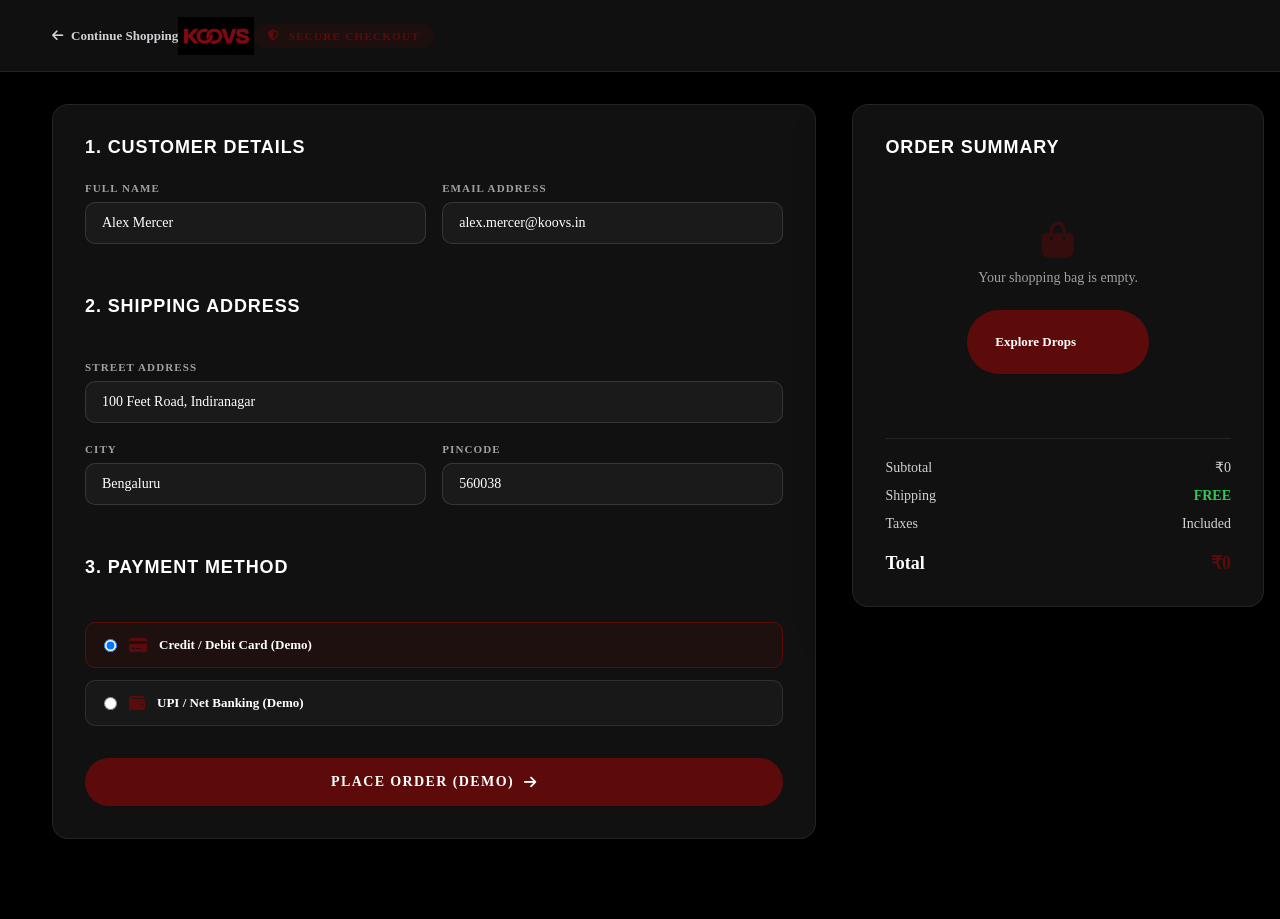
==== commit c5ca5d02: "fix: rebuild independent dedicated Checkout layout (65%/35%) with custom header and zero homepage co" ====
--- a/checkout.html
+++ b/checkout.html
@@ -15,32 +15,32 @@
 </head>
 <body class="checkout-page">
 
-  <!-- HEADER -->
-  <header class="header">
-    <div class="header__left">
-      <a href="index.html" class="header__icon-btn" aria-label="Back to Store">
+  <!-- INDEPENDENT CHECKOUT HEADER -->
+  <header class="checkout-header">
+    <div class="checkout-header__container">
+      <a href="index.html" class="checkout-header__back" aria-label="Continue Shopping">
         <i class="fa-solid fa-arrow-left"></i>
+        <span>Continue Shopping</span>
       </a>
-    </div>
-    
-    <div class="header__center">
-      <a href="index.html" aria-label="KOOVS Home">
-        <img src="assets/images/koovs_official_logo.png" alt="KOOVS Official Logo" class="header__logo" />
+
+      <a href="index.html" class="checkout-header__brand" aria-label="KOOVS Home">
+        <img src="assets/images/koovs_official_logo.png" alt="KOOVS Official Logo" class="checkout-header__logo" />
       </a>
-    </div>
 
-    <div class="header__right">
-      <span class="checkout-secure-tag"><i class="fa-solid fa-lock"></i> SECURE CHECKOUT</span>
+      <div class="checkout-header__secure">
+        <i class="fa-solid fa-shield-halved"></i>
+        <span>SECURE CHECKOUT</span>
+      </div>
     </div>
   </header>
 
-  <!-- MAIN CHECKOUT LAYOUT -->
+  <!-- MAIN DEDICATED CHECKOUT LAYOUT -->
   <main class="checkout-main">
     <div class="checkout-container">
       
-      <!-- LEFT: SHIPPING & DEMO PAYMENT -->
+      <!-- LEFT (65%): CUSTOMER DETAILS, SHIPPING & PAYMENT -->
       <section class="checkout-section checkout-form-section">
-        <h2 class="checkout-section__title">Shipping Address</h2>
+        <h2 class="checkout-section__title">1. Customer Details</h2>
         <form class="checkout-form" id="checkoutForm" onsubmit="return false;">
           <div class="form-row">
             <div class="form-group">
@@ -53,6 +53,7 @@
             </div>
           </div>
 
+          <h2 class="checkout-section__title" style="margin-top: 32px;">2. Shipping Address</h2>
           <div class="form-group">
             <label for="streetAddr">Street Address</label>
             <input type="text" id="streetAddr" placeholder="House No., Street Name, Area" required value="100 Feet Road, Indiranagar" />
@@ -69,7 +70,7 @@
             </div>
           </div>
 
-          <h2 class="checkout-section__title" style="margin-top: 32px;">Payment Method</h2>
+          <h2 class="checkout-section__title" style="margin-top: 32px;">3. Payment Method</h2>
           <div class="payment-options">
             <label class="payment-card active">
               <input type="radio" name="paymentMethod" checked />
@@ -85,12 +86,12 @@
 
           <button type="submit" class="place-order-btn" id="placeOrderBtn">
             <span>PLACE ORDER (DEMO)</span>
-            <i class="fa-solid fa-shield-halved"></i>
+            <i class="fa-solid fa-arrow-right"></i>
           </button>
         </form>
       </section>
 
-      <!-- RIGHT: ORDER SUMMARY -->
+      <!-- RIGHT (35%): ORDER SUMMARY -->
       <section class="checkout-section checkout-summary-section">
         <h2 class="checkout-section__title">Order Summary</h2>
         <div class="checkout-items-list" id="checkoutItemsList">
@@ -103,15 +104,15 @@
             <span id="checkoutSubtotal">₹0</span>
           </div>
           <div class="checkout-total-row">
-            <span>Express Delivery</span>
+            <span>Shipping</span>
             <span class="free-shipping">FREE</span>
           </div>
           <div class="checkout-total-row">
-            <span>Estimated Taxes &amp; Duties</span>
+            <span>Taxes</span>
             <span>Included</span>
           </div>
           <div class="checkout-total-row checkout-grand-total">
-            <span>Total Payable</span>
+            <span>Total</span>
             <span id="checkoutGrandTotal">₹0</span>
           </div>
         </div>
@@ -137,7 +138,7 @@
         <i class="fa-solid fa-house"></i>
       </a>
     </div>
-  </div>
+  </footer>
 
   <footer class="inner-page-footer">
     <div class="inner-page-footer__container">
--- a/styles.css
+++ b/styles.css
@@ -538,6 +538,14 @@
   margin-bottom: 16px;
 }
 
+.hero-card__actions {
+  display: flex;
+  align-items: center;
+  gap: 12px;
+  flex-wrap: wrap;
+  align-self: flex-start;
+}
+
 .hero-btn {
   display: inline-flex;
   align-items: center;
@@ -566,40 +574,34 @@
   box-shadow: 0 6px 20px var(--color-accent-glow);
 }
 
-.hero-btn:hover .hero-btn__arrow {
-  transform: translateX(4px);
-}
-
-.hero-card__actions {
-  display: flex;
-  align-items: center;
-  gap: 12px;
-  flex-wrap: wrap;
-  align-self: flex-start;
-}
-
 .hero-btn-lucky {
   display: inline-flex;
   align-items: center;
-  gap: 8px;
+  justify-content: center;
   padding: 9px 18px;
-  background-color: #000000;
-  border: 1px solid #5C0B0A;
+  background-color: var(--color-black);
+  border: 1.5px solid #5C0B0A;
   border-radius: var(--radius-pill);
   color: #5C0B0A;
   font-size: 12px;
   font-weight: 700;
   letter-spacing: 0.04em;
+  text-decoration: none;
   cursor: pointer;
-  transition: all var(--transition-fast);
-  text-decoration: none;
+  transition: background-color var(--transition-fast), color var(--transition-fast), border-color var(--transition-fast), transform var(--transition-fast), box-shadow var(--transition-fast);
+  white-space: nowrap;
 }
 
 .hero-btn-lucky:hover {
   background-color: #5C0B0A;
   color: var(--color-white);
-  transform: scale(1.04);
-  box-shadow: 0 4px 16px rgba(92, 11, 10, 0.4);
+  border-color: #5C0B0A;
+  box-shadow: 0 6px 20px rgba(92, 11, 10, 0.5);
+  transform: translateY(-2px);
+}
+
+.hero-btn:hover .hero-btn__arrow {
+  transform: translateX(4px);
 }
 
 /* ----------------------------------------------------------
@@ -2845,13 +2847,64 @@
   min-height: 100vh;
 }
 
-.checkout-secure-tag {
-  display: inline-flex;
+.checkout-header {
+  position: fixed;
+  top: 0;
+  left: 0;
+  right: 0;
+  height: 72px;
+  background-color: rgba(17, 17, 17, 0.95);
+  backdrop-filter: blur(16px);
+  -webkit-backdrop-filter: blur(16px);
+  border-bottom: 1px solid rgba(255, 255, 255, 0.08);
+  z-index: 100;
+}
+
+.checkout-header__container {
+  max-width: 1240px;
+  height: 100%;
+  margin: 0 auto;
+  padding: 0 32px;
+  display: flex;
+  align-items: center;
+  justify-space: space-between;
+}
+
+.checkout-header__back {
+  display: flex;
+  align-items: center;
+  gap: 8px;
+  color: var(--color-gray-300);
+  font-size: 13px;
+  font-weight: 600;
+  text-decoration: none;
+  transition: color var(--transition-fast);
+}
+
+.checkout-header__back:hover {
+  color: var(--color-accent-red);
+}
+
+.checkout-header__brand {
+  display: flex;
+  align-items: center;
+}
+
+.checkout-header__logo {
+  height: 38px;
+  width: auto;
+  max-width: 130px;
+  object-fit: contain;
+  display: block;
+}
+
+.checkout-header__secure {
+  display: flex;
   align-items: center;
   gap: 8px;
   font-size: 11px;
   font-weight: 700;
-  letter-spacing: 0.15em;
+  letter-spacing: 0.12em;
   color: var(--color-accent-red);
   padding: 6px 14px;
   background: var(--color-accent-dim);
@@ -2859,15 +2912,15 @@
 }
 
 .checkout-main {
-  max-width: 1200px;
+  max-width: 1240px;
   margin: 0 auto;
-  padding: calc(var(--header-height) + 32px) 32px 80px;
+  padding: 104px 32px 80px;
 }
 
 .checkout-container {
   display: grid;
-  grid-template-columns: 1.2fr 0.8fr;
-  gap: 48px;
+  grid-template-columns: 65% 35%;
+  gap: 36px;
   align-items: start;
 }
 
